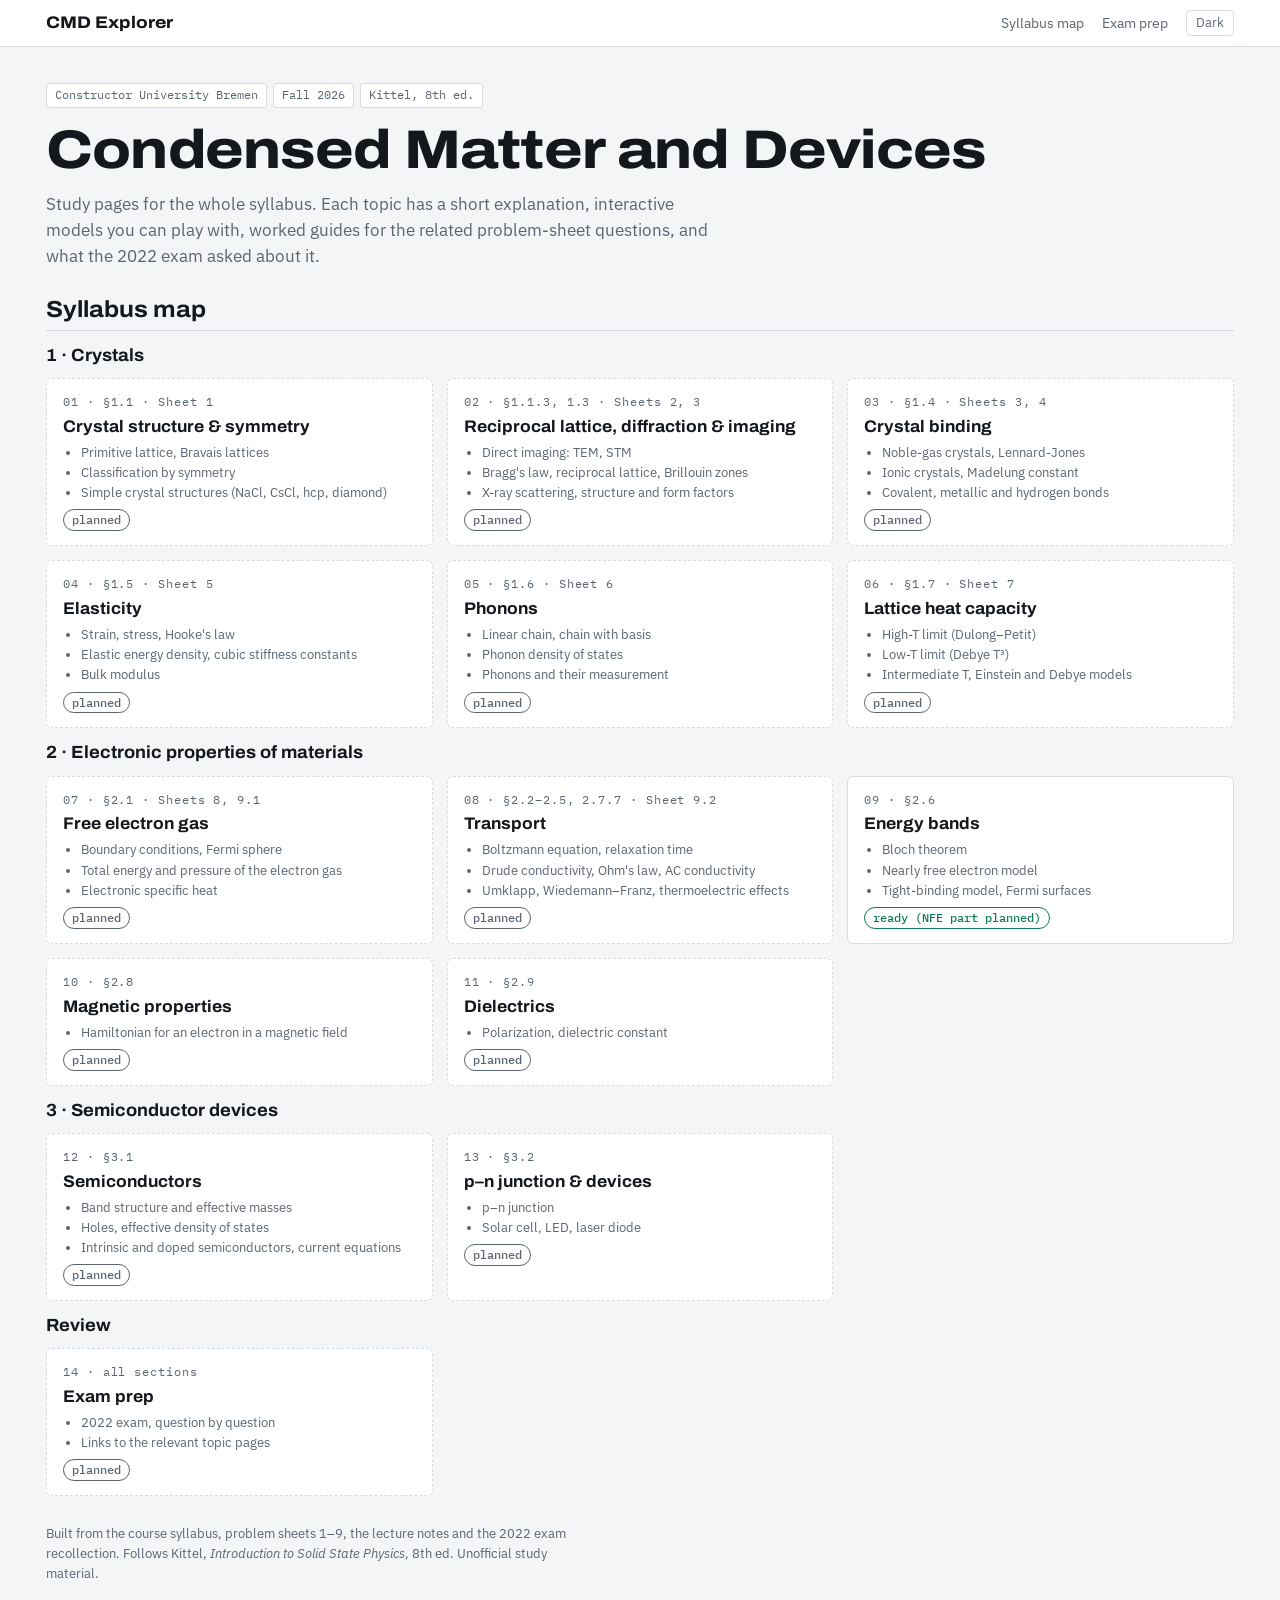
==== index.html @ 6ff5d00c "Scaffold CMD Explorer: shared assets, template, index, bands page - assets/site.css and assets/commo" ====
<!doctype html>
<html lang="en">
<head>
<meta charset="utf-8">
<meta name="viewport" content="width=device-width, initial-scale=1, viewport-fit=cover">
<title>CMD Explorer</title>
<link rel="preconnect" href="https://fonts.googleapis.com">
<link rel="stylesheet" href="https://fonts.googleapis.com/css2?family=Archivo:wdth,wght@62..125,500..800&family=IBM+Plex+Mono:wght@400;500&family=IBM+Plex+Sans:wght@400;500;600&display=swap">
<link rel="stylesheet" href="assets/site.css">
<script defer src="assets/common.js"></script>
</head>
<body>
<nav class="site-nav" aria-label="Site"><div class="in">
  <a class="brand" href="index.html" aria-current="page">CMD Explorer</a>
  <a href="#map">Syllabus map</a>
  <a href="pages/14-exam-prep.html">Exam prep</a>
  <button class="theme" type="button" data-theme-toggle>Dark</button>
</div></nav>

<main class="wrap">
<header class="page-head">
  <div class="meta"><span>Constructor University Bremen</span><span>Fall 2026</span><span>Kittel, 8th ed.</span></div>
  <h1>Condensed Matter and Devices</h1>
  <p class="lead">Study pages for the whole syllabus. Each topic has a short explanation, interactive models you can play with, worked guides for the related problem-sheet questions, and what the 2022 exam asked about it.</p>
</header>

<!-- PAGE AGENTS: when your page is done, turn its card from <div class="topic planned"> into
     <a class="topic" href="pages/NN-slug.html"> and change its pill to <span class="pill built">ready</span>. Edit only your own card. -->
<section class="block" id="map">
  <h2>Syllabus map</h2>

  <div class="part">
    <h3>1 · Crystals</h3>
    <div class="cards">
      <div class="topic planned" id="t01"><span class="num">01 · §1.1 · Sheet 1</span><h3>Crystal structure &amp; symmetry</h3>
        <ul><li>Primitive lattice, Bravais lattices</li><li>Classification by symmetry</li><li>Simple crystal structures (NaCl, CsCl, hcp, diamond)</li></ul><span class="pill planned">planned</span></div>
      <div class="topic planned" id="t02"><span class="num">02 · §1.1.3, 1.3 · Sheets 2, 3</span><h3>Reciprocal lattice, diffraction &amp; imaging</h3>
        <ul><li>Direct imaging: TEM, STM</li><li>Bragg's law, reciprocal lattice, Brillouin zones</li><li>X-ray scattering, structure and form factors</li></ul><span class="pill planned">planned</span></div>
      <div class="topic planned" id="t03"><span class="num">03 · §1.4 · Sheets 3, 4</span><h3>Crystal binding</h3>
        <ul><li>Noble-gas crystals, Lennard-Jones</li><li>Ionic crystals, Madelung constant</li><li>Covalent, metallic and hydrogen bonds</li></ul><span class="pill planned">planned</span></div>
      <div class="topic planned" id="t04"><span class="num">04 · §1.5 · Sheet 5</span><h3>Elasticity</h3>
        <ul><li>Strain, stress, Hooke's law</li><li>Elastic energy density, cubic stiffness constants</li><li>Bulk modulus</li></ul><span class="pill planned">planned</span></div>
      <div class="topic planned" id="t05"><span class="num">05 · §1.6 · Sheet 6</span><h3>Phonons</h3>
        <ul><li>Linear chain, chain with basis</li><li>Phonon density of states</li><li>Phonons and their measurement</li></ul><span class="pill planned">planned</span></div>
      <div class="topic planned" id="t06"><span class="num">06 · §1.7 · Sheet 7</span><h3>Lattice heat capacity</h3>
        <ul><li>High-T limit (Dulong–Petit)</li><li>Low-T limit (Debye T³)</li><li>Intermediate T, Einstein and Debye models</li></ul><span class="pill planned">planned</span></div>
    </div>
  </div>

  <div class="part">
    <h3>2 · Electronic properties of materials</h3>
    <div class="cards">
      <div class="topic planned" id="t07"><span class="num">07 · §2.1 · Sheets 8, 9.1</span><h3>Free electron gas</h3>
        <ul><li>Boundary conditions, Fermi sphere</li><li>Total energy and pressure of the electron gas</li><li>Electronic specific heat</li></ul><span class="pill planned">planned</span></div>
      <div class="topic planned" id="t08"><span class="num">08 · §2.2–2.5, 2.7.7 · Sheet 9.2</span><h3>Transport</h3>
        <ul><li>Boltzmann equation, relaxation time</li><li>Drude conductivity, Ohm's law, AC conductivity</li><li>Umklapp, Wiedemann–Franz, thermoelectric effects</li></ul><span class="pill planned">planned</span></div>
      <a class="topic" id="t09" href="pages/09-bands.html"><span class="num">09 · §2.6</span><h3>Energy bands</h3>
        <ul><li>Bloch theorem</li><li>Nearly free electron model</li><li>Tight-binding model, Fermi surfaces</li></ul><span class="pill built">ready (NFE part planned)</span></a>
      <div class="topic planned" id="t10"><span class="num">10 · §2.8</span><h3>Magnetic properties</h3>
        <ul><li>Hamiltonian for an electron in a magnetic field</li></ul><span class="pill planned">planned</span></div>
      <div class="topic planned" id="t11"><span class="num">11 · §2.9</span><h3>Dielectrics</h3>
        <ul><li>Polarization, dielectric constant</li></ul><span class="pill planned">planned</span></div>
    </div>
  </div>

  <div class="part">
    <h3>3 · Semiconductor devices</h3>
    <div class="cards">
      <div class="topic planned" id="t12"><span class="num">12 · §3.1</span><h3>Semiconductors</h3>
        <ul><li>Band structure and effective masses</li><li>Holes, effective density of states</li><li>Intrinsic and doped semiconductors, current equations</li></ul><span class="pill planned">planned</span></div>
      <div class="topic planned" id="t13"><span class="num">13 · §3.2</span><h3>p–n junction &amp; devices</h3>
        <ul><li>p–n junction</li><li>Solar cell, LED, laser diode</li></ul><span class="pill planned">planned</span></div>
    </div>
  </div>

  <div class="part">
    <h3>Review</h3>
    <div class="cards">
      <div class="topic planned" id="t14"><span class="num">14 · all sections</span><h3>Exam prep</h3>
        <ul><li>2022 exam, question by question</li><li>Links to the relevant topic pages</li></ul><span class="pill planned">planned</span></div>
    </div>
  </div>
</section>

<section class="notes">
  <p>Built from the course syllabus, problem sheets 1–9, the lecture notes and the 2022 exam recollection. Follows Kittel, <i>Introduction to Solid State Physics</i>, 8th ed. Unofficial study material.</p>
</section>
</main>
</body>
</html>
---- assets/site.css ----
/* CMD Explorer — shared design system.
   Tokens and bench components are taken unchanged from the original bands.html.
   Page agents: use these tokens and classes only; do not add colors or fonts. */

/* ---------- tokens ---------- */
:root {
  --bg: #f3f5f7; --panel: #ffffff; --fg: #14181d; --muted: #5a6572; --line: #d6dce2;
  --occ: #b4531d; --emp: #2c6a94; --ef: #0d7c57; --accent: #2c6a94;
  --s0: #1d3550; --s1: #3f6688; --s2: #7f9db6; --s3: #bccbd8; --s4: #eef2f5;
  --display: "Archivo", "Arial Narrow", system-ui, sans-serif;
  --body: "IBM Plex Sans", system-ui, -apple-system, "Segoe UI", sans-serif;
  --mono: "IBM Plex Mono", ui-monospace, "Cascadia Mono", Consolas, monospace;
  color-scheme: light;
}
@media (prefers-color-scheme: dark) { :root:not([data-theme="light"]) {
  --bg: #0e1115; --panel: #151a20; --fg: #e4e8ec; --muted: #95a1ad; --line: #29313a;
  --occ: #e48b52; --emp: #6aa5d0; --ef: #45cf98; --accent: #6aa5d0;
  --s0: #0f1c2b; --s1: #1f3a56; --s2: #3a5f82; --s3: #7097b8; --s4: #b9cfe0; color-scheme: dark; } }
:root[data-theme="dark"] {
  --bg: #0e1115; --panel: #151a20; --fg: #e4e8ec; --muted: #95a1ad; --line: #29313a;
  --occ: #e48b52; --emp: #6aa5d0; --ef: #45cf98; --accent: #6aa5d0;
  --s0: #0f1c2b; --s1: #1f3a56; --s2: #3a5f82; --s3: #7097b8; --s4: #b9cfe0; color-scheme: dark; }

/* ---------- base ---------- */
*, *::before, *::after { box-sizing: border-box; }
html { -webkit-text-size-adjust: 100%; }
body { margin: 0; background: var(--bg); color: var(--fg); font-family: var(--body); font-size: 15px; line-height: 1.55; overflow-wrap: break-word; }
a { color: var(--accent); }
.wrap { max-width: 1220px; margin: 0 auto; padding-left: max(16px, env(safe-area-inset-left, 0px)); padding-right: max(16px, env(safe-area-inset-right, 0px)); padding-block: 36px 72px; display: flex; flex-direction: column; gap: 28px; }
h1, h2, h3 { font-family: var(--display); text-wrap: balance; margin: 0; }
h1 { font-size: clamp(2.1rem, 5.5vw, 3.4rem); font-weight: 780; font-stretch: 115%; letter-spacing: -0.015em; line-height: 1.02; }
h2 { font-size: 1.45rem; font-weight: 700; font-stretch: 108%; line-height: 1.15; }
h3 { font-size: 1.1rem; font-weight: 700; font-stretch: 104%; line-height: 1.2; }
p { margin: 0; max-width: 68ch; }
header { display: flex; flex-direction: column; gap: 14px; }
.lead { color: var(--muted); font-size: 1.05rem; }
.chain { list-style: none; padding: 0; margin: 4px 0 0; display: flex; flex-wrap: wrap; gap: 6px 4px; font-family: var(--mono); font-size: 12.5px; }
.chain li { display: flex; align-items: center; gap: 4px; }
.chain li:not(:last-child)::after { content: "→"; color: var(--muted); padding-left: 4px; }
.chain a { color: var(--fg); text-decoration: none; border: 1px solid var(--line); background: var(--panel); padding: 3px 9px; border-radius: 3px; }
.chain a:hover, .chain a:focus-visible { border-color: var(--accent); outline: none; }

/* ---------- site nav + page header ---------- */
.site-nav { border-bottom: 1px solid var(--line); background: var(--panel); }
.site-nav .in { max-width: 1220px; margin: 0 auto; padding: 10px max(16px, env(safe-area-inset-left, 0px)); display: flex; flex-wrap: wrap; align-items: center; gap: 6px 18px; font-size: 13.5px; }
.site-nav .brand { font-family: var(--display); font-weight: 750; font-stretch: 112%; font-size: 1.05rem; color: var(--fg); text-decoration: none; margin-right: auto; }
.site-nav a { color: var(--muted); text-decoration: none; }
.site-nav a:hover, .site-nav a:focus-visible, .site-nav a[aria-current] { color: var(--fg); }
.site-nav .theme { font: inherit; font-size: 12.5px; color: var(--muted); background: none; border: 1px solid var(--line); border-radius: 4px; padding: 2px 9px; cursor: pointer; }
.site-nav .theme:hover { color: var(--fg); border-color: var(--accent); }
.page-head .meta { display: flex; flex-wrap: wrap; gap: 6px; }
.page-head .meta span { font-family: var(--mono); font-size: 12px; color: var(--muted); border: 1px solid var(--line); background: var(--panel); border-radius: 3px; padding: 2px 8px; }

/* ---------- prose sections (overview, concepts, guides, exam, sources) ---------- */
.block { display: flex; flex-direction: column; gap: 14px; }
.block > h2 { padding-bottom: 6px; border-bottom: 1px solid var(--line); }
.cards { display: grid; grid-template-columns: repeat(auto-fill, minmax(min(100%, 340px), 1fr)); gap: 14px; }
.card { background: var(--panel); border: 1px solid var(--line); border-radius: 6px; padding: 16px 18px; display: flex; flex-direction: column; gap: 8px; min-width: 0; }
.card p, .card li { font-size: 14px; }
.card ul, .card ol { margin: 0; padding-left: 20px; display: flex; flex-direction: column; gap: 4px; }
.katex-display { overflow-x: auto; overflow-y: hidden; padding: 2px 0; margin: 6px 0; }
.katex { font-size: 1.05em; }
.hw { background: var(--panel); border: 1px solid var(--line); border-radius: 6px; padding: 18px; display: flex; flex-direction: column; gap: 10px; min-width: 0; }
.hw .tag { font-family: var(--mono); font-size: 11.5px; letter-spacing: 0.08em; text-transform: uppercase; color: var(--muted); }
.hw .ask { color: var(--muted); font-size: 14px; }
.hw h4 { font-family: var(--mono); font-size: 11.5px; letter-spacing: 0.08em; text-transform: uppercase; color: var(--muted); font-weight: 500; margin: 4px 0 0; }
.hw ol, .hw ul { margin: 0; padding-left: 20px; display: flex; flex-direction: column; gap: 6px; font-size: 14px; }
.hw details { border-top: 1px solid var(--line); padding-top: 8px; }
.hw summary { cursor: pointer; font-size: 13.5px; font-weight: 600; color: var(--accent); }
.hw details[open] summary { margin-bottom: 8px; }
.result { border-left: 3px solid var(--ef); padding: 6px 12px; background: var(--bg); font-size: 14px; }
.check { border-left: 3px solid var(--emp); padding: 6px 12px; background: var(--bg); font-size: 13.5px; color: var(--muted); }
.assume { border-left: 3px solid var(--occ); padding: 6px 12px; background: var(--bg); font-size: 13.5px; }
.sources ul { margin: 0; padding-left: 20px; font-size: 13.5px; color: var(--muted); display: flex; flex-direction: column; gap: 4px; }

/* ---------- bench (interactive model) ---------- */
.bench { background: var(--panel); border: 1px solid var(--line); border-radius: 6px; padding: 22px; display: grid; grid-template-columns: minmax(240px, 300px) minmax(0, 1fr); gap: 26px; }
.rail { display: flex; flex-direction: column; gap: 16px; min-width: 0; }
.eyebrow { font-family: var(--mono); font-size: 11.5px; letter-spacing: 0.08em; text-transform: uppercase; color: var(--muted); }
.rail p { font-size: 14px; }
.ctls { display: flex; flex-direction: column; gap: 12px; }
.ctl label { display: flex; justify-content: space-between; gap: 8px; font-size: 13.5px; font-weight: 500; }
.ctl output { font-family: var(--mono); font-variant-numeric: tabular-nums; font-weight: 400; color: var(--fg); }
input[type=range] { width: 100%; margin: 4px 0 0; accent-color: var(--accent); }
input[type=range]:focus-visible { outline: 2px solid var(--accent); outline-offset: 3px; }
.state { display: flex; flex-direction: column; gap: 6px; }
.pill { align-self: flex-start; font-family: var(--mono); font-size: 12.5px; font-weight: 500; padding: 3px 10px; border-radius: 99px; border: 1px solid currentColor; }
.pill.metal { color: var(--occ); } .pill.semi { color: var(--ef); } .pill.ins { color: var(--emp); } .pill.atom { color: var(--muted); }
dl.readout { display: grid; grid-template-columns: 1fr auto; gap: 3px 12px; margin: 0; font-size: 13px; border-top: 1px solid var(--line); padding-top: 10px; }
dl.readout dt { color: var(--muted); }
dl.readout dd { margin: 0; font-family: var(--mono); font-variant-numeric: tabular-nums; text-align: right; }
.try { font-size: 13px; color: var(--muted); }
.try strong { color: var(--fg); font-weight: 600; }
.try ul { margin: 4px 0 0; padding-left: 18px; display: flex; flex-direction: column; gap: 4px; }

.plots { display: grid; grid-template-columns: repeat(2, minmax(0, 1fr)); gap: 14px 18px; min-width: 0; align-content: start; }
.plots.wide-left { grid-template-columns: minmax(0, 2fr) minmax(0, 1fr); }
.plots.one { grid-template-columns: minmax(0, 1fr); }
.span2 { grid-column: 1 / -1; }
figure { margin: 0; min-width: 0; display: flex; flex-direction: column; gap: 4px; }
.plot { height: 320px; width: 100%; }
.plot.tall { height: 420px; }
.plot.short { height: 240px; }
figcaption { font-size: 12.5px; color: var(--muted); }
figcaption b { color: var(--fg); font-weight: 600; }
.keys { display: flex; flex-wrap: wrap; gap: 4px 14px; font-size: 12px; color: var(--muted); }
.sw { display: inline-block; width: 14px; height: 3px; vertical-align: middle; margin-right: 5px; border-radius: 1px; }
.sw.dot { width: 9px; height: 9px; border-radius: 50%; }
.notes { font-size: 13px; color: var(--muted); display: flex; flex-direction: column; gap: 6px; }
.notes h2 { font-size: 1.05rem; color: var(--fg); }
.err { color: var(--occ); font-family: var(--mono); font-size: 13px; }
.idea { background: var(--bg); border: 1px solid var(--line); border-radius: 4px; padding: 10px 12px; font-size: 13.5px; display: flex; flex-direction: column; gap: 6px; }
.idea strong { font-weight: 600; }
.btns { display: flex; gap: 8px; align-items: center; flex-wrap: wrap; font-size: 13px; color: var(--muted); }
.btn { font: inherit; font-size: 13px; font-weight: 500; color: var(--fg); background: var(--panel); border: 1px solid var(--line); border-radius: 4px; padding: 5px 12px; cursor: pointer; }
.btn:hover { border-color: var(--accent); }
.btn:focus-visible, .seg input:focus-visible + span { outline: 2px solid var(--accent); outline-offset: 2px; }
.tnum { font-family: var(--mono); font-variant-numeric: tabular-nums; }
.seg { border: 0; padding: 0; margin: 0; display: flex; flex-direction: column; gap: 6px; min-width: 0; }
.seg legend { font-size: 13.5px; font-weight: 500; padding: 0; margin-bottom: 6px; }
.seg .opts { display: flex; flex-wrap: wrap; gap: 0; border: 1px solid var(--line); border-radius: 4px; overflow: hidden; }
.seg label { flex: 1 1 auto; cursor: pointer; }
.seg input { position: absolute; opacity: 0; pointer-events: none; }
.seg span { display: block; text-align: center; padding: 6px 8px; font-size: 13px; border-right: 1px solid var(--line); }
.seg label:last-child span { border-right: 0; }
.seg input:checked + span { background: var(--accent); color: var(--panel); font-weight: 600; }
.dict { overflow-x: auto; }
.dict table { width: 100%; border-collapse: collapse; font-size: 13px; }
.dict th { text-align: left; font-weight: 600; color: var(--muted); font-size: 11.5px; letter-spacing: 0.06em; text-transform: uppercase; padding: 0 8px 6px 0; border-bottom: 1px solid var(--line); }
.dict td { padding: 6px 8px 6px 0; border-bottom: 1px solid var(--line); vertical-align: top; }
.dict td:first-child { font-family: var(--mono); white-space: nowrap; }
.dict td:last-child { font-family: var(--mono); font-variant-numeric: tabular-nums; color: var(--fg); }
.cvwrap canvas { display: block; width: 100%; height: 480px; }
.meter { height: 6px; border-radius: 3px; background: var(--line); overflow: hidden; }
.meter i { display: block; height: 100%; width: 0; background: var(--occ); transition: width 0.25s; }
.chk { display: flex; align-items: center; gap: 8px; font-size: 13.5px; font-weight: 500; cursor: pointer; }
.chk input { accent-color: var(--accent); width: 16px; height: 16px; }
.note { font-size: 12.5px; color: var(--muted); margin: 0; }

/* ---------- index: syllabus map ---------- */
.part { display: flex; flex-direction: column; gap: 12px; }
.topic { background: var(--panel); border: 1px solid var(--line); border-radius: 6px; padding: 14px 16px; display: flex; flex-direction: column; gap: 6px; color: var(--fg); text-decoration: none; min-width: 0; }
a.topic:hover, a.topic:focus-visible { border-color: var(--accent); outline: none; }
.topic .num { font-family: var(--mono); font-size: 11.5px; letter-spacing: 0.08em; color: var(--muted); }
.topic h3 { font-size: 1.05rem; }
.topic ul { margin: 0; padding-left: 18px; font-size: 13px; color: var(--muted); }
.topic .pill { font-size: 11.5px; padding: 1px 8px; }
.topic .pill.built { color: var(--ef); }
.topic .pill.planned { color: var(--muted); }
.topic.planned { border-style: dashed; }

@media (prefers-reduced-motion: reduce) { .meter i { transition: none; } }
@media (max-width: 900px) { .bench { grid-template-columns: 1fr; } }
@media (max-width: 640px) {
  .plots, .plots.wide-left { grid-template-columns: 1fr; }
  .bench { padding: 16px; } .plot.tall { height: 360px; } .cvwrap canvas { height: 420px; }
  .hw, .card { padding: 14px; }
}
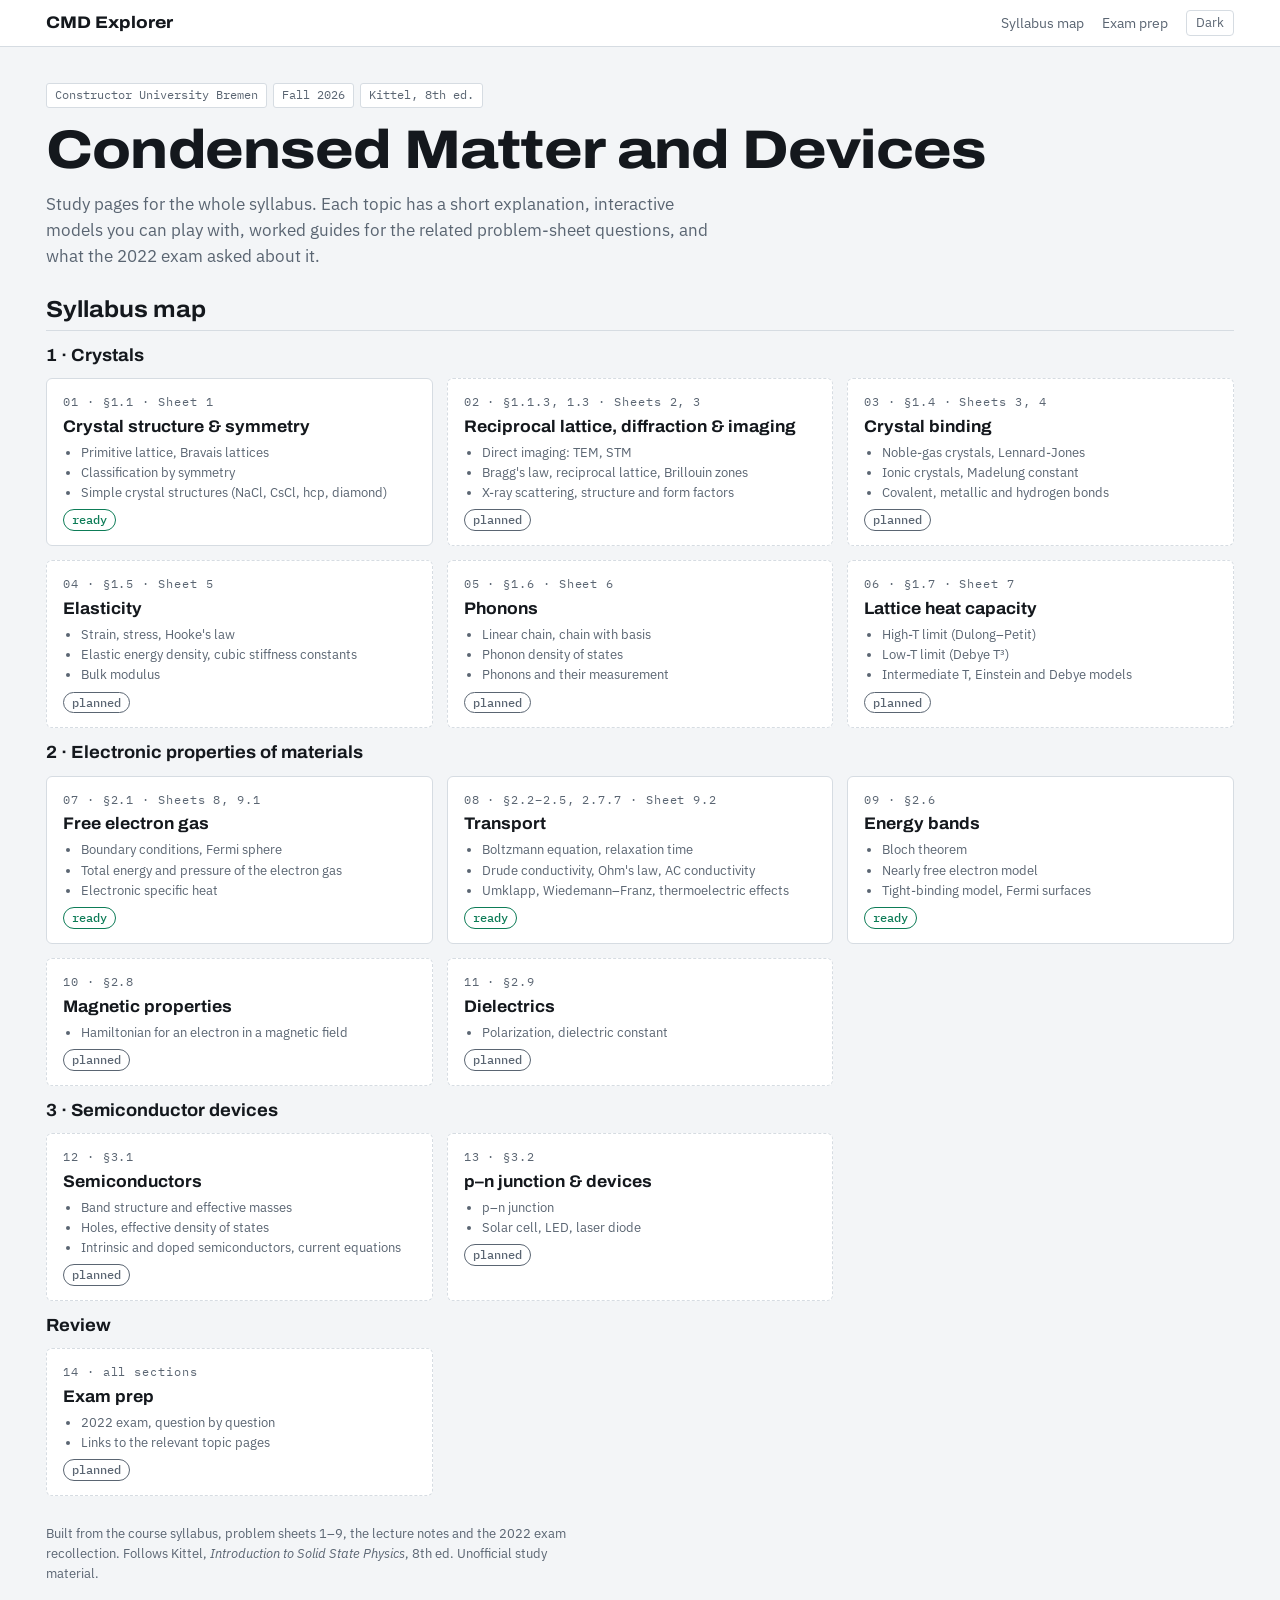
==== commit 809fd526: "Add pages 01, 07, 08 and extend 09; models labelled by topic number Co-Authored-By: Claude Opus 5.5 " ====
--- a/index.html
+++ b/index.html
@@ -24,16 +24,15 @@
   <p class="lead">Study pages for the whole syllabus. Each topic has a short explanation, interactive models you can play with, worked guides for the related problem-sheet questions, and what the 2022 exam asked about it.</p>
 </header>
 
-<!-- PAGE AGENTS: when your page is done, turn its card from <div class="topic planned"> into
-     <a class="topic" href="pages/NN-slug.html"> and change its pill to <span class="pill built">ready</span>. Edit only your own card. -->
+<!-- Cards are switched to ready by the coordinator after review. -->
 <section class="block" id="map">
   <h2>Syllabus map</h2>
 
   <div class="part">
     <h3>1 · Crystals</h3>
     <div class="cards">
-      <div class="topic planned" id="t01"><span class="num">01 · §1.1 · Sheet 1</span><h3>Crystal structure &amp; symmetry</h3>
-        <ul><li>Primitive lattice, Bravais lattices</li><li>Classification by symmetry</li><li>Simple crystal structures (NaCl, CsCl, hcp, diamond)</li></ul><span class="pill planned">planned</span></div>
+      <a class="topic" id="t01" href="pages/01-crystal-structure.html"><span class="num">01 · §1.1 · Sheet 1</span><h3>Crystal structure &amp; symmetry</h3>
+        <ul><li>Primitive lattice, Bravais lattices</li><li>Classification by symmetry</li><li>Simple crystal structures (NaCl, CsCl, hcp, diamond)</li></ul><span class="pill built">ready</span></a>
       <div class="topic planned" id="t02"><span class="num">02 · §1.1.3, 1.3 · Sheets 2, 3</span><h3>Reciprocal lattice, diffraction &amp; imaging</h3>
         <ul><li>Direct imaging: TEM, STM</li><li>Bragg's law, reciprocal lattice, Brillouin zones</li><li>X-ray scattering, structure and form factors</li></ul><span class="pill planned">planned</span></div>
       <div class="topic planned" id="t03"><span class="num">03 · §1.4 · Sheets 3, 4</span><h3>Crystal binding</h3>
@@ -50,12 +49,12 @@
   <div class="part">
     <h3>2 · Electronic properties of materials</h3>
     <div class="cards">
-      <div class="topic planned" id="t07"><span class="num">07 · §2.1 · Sheets 8, 9.1</span><h3>Free electron gas</h3>
-        <ul><li>Boundary conditions, Fermi sphere</li><li>Total energy and pressure of the electron gas</li><li>Electronic specific heat</li></ul><span class="pill planned">planned</span></div>
-      <div class="topic planned" id="t08"><span class="num">08 · §2.2–2.5, 2.7.7 · Sheet 9.2</span><h3>Transport</h3>
-        <ul><li>Boltzmann equation, relaxation time</li><li>Drude conductivity, Ohm's law, AC conductivity</li><li>Umklapp, Wiedemann–Franz, thermoelectric effects</li></ul><span class="pill planned">planned</span></div>
+      <a class="topic" id="t07" href="pages/07-free-electron-gas.html"><span class="num">07 · §2.1 · Sheets 8, 9.1</span><h3>Free electron gas</h3>
+        <ul><li>Boundary conditions, Fermi sphere</li><li>Total energy and pressure of the electron gas</li><li>Electronic specific heat</li></ul><span class="pill built">ready</span></a>
+      <a class="topic" id="t08" href="pages/08-transport.html"><span class="num">08 · §2.2–2.5, 2.7.7 · Sheet 9.2</span><h3>Transport</h3>
+        <ul><li>Boltzmann equation, relaxation time</li><li>Drude conductivity, Ohm's law, AC conductivity</li><li>Umklapp, Wiedemann–Franz, thermoelectric effects</li></ul><span class="pill built">ready</span></a>
       <a class="topic" id="t09" href="pages/09-bands.html"><span class="num">09 · §2.6</span><h3>Energy bands</h3>
-        <ul><li>Bloch theorem</li><li>Nearly free electron model</li><li>Tight-binding model, Fermi surfaces</li></ul><span class="pill built">ready (NFE part planned)</span></a>
+        <ul><li>Bloch theorem</li><li>Nearly free electron model</li><li>Tight-binding model, Fermi surfaces</li></ul><span class="pill built">ready</span></a>
       <div class="topic planned" id="t10"><span class="num">10 · §2.8</span><h3>Magnetic properties</h3>
         <ul><li>Hamiltonian for an electron in a magnetic field</li></ul><span class="pill planned">planned</span></div>
       <div class="topic planned" id="t11"><span class="num">11 · §2.9</span><h3>Dielectrics</h3>
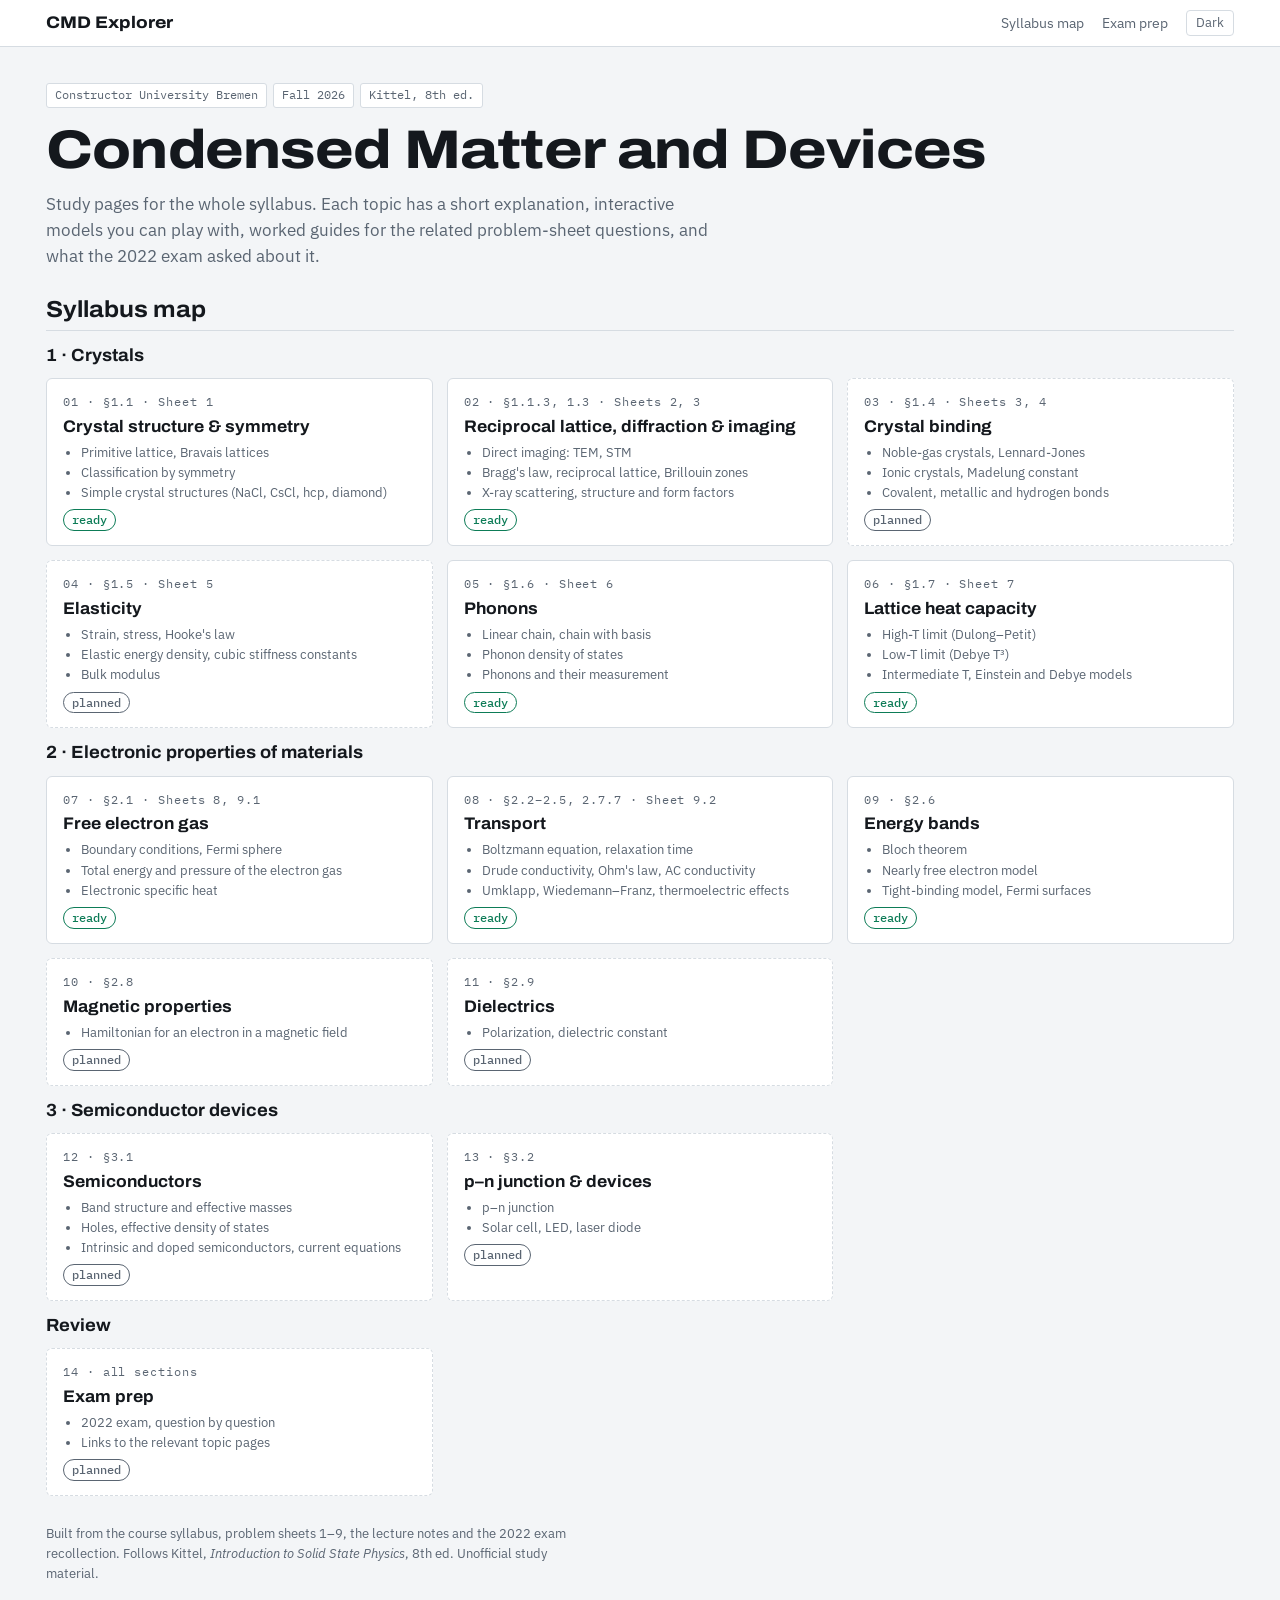
==== commit a67d84b9: "Add pages 02, 05, 06 (reviewed) Co-Authored-By: Claude Opus 5.5 <noreply@anthropic.com>" ====
--- a/index.html
+++ b/index.html
@@ -33,16 +33,16 @@
     <div class="cards">
       <a class="topic" id="t01" href="pages/01-crystal-structure.html"><span class="num">01 · §1.1 · Sheet 1</span><h3>Crystal structure &amp; symmetry</h3>
         <ul><li>Primitive lattice, Bravais lattices</li><li>Classification by symmetry</li><li>Simple crystal structures (NaCl, CsCl, hcp, diamond)</li></ul><span class="pill built">ready</span></a>
-      <div class="topic planned" id="t02"><span class="num">02 · §1.1.3, 1.3 · Sheets 2, 3</span><h3>Reciprocal lattice, diffraction &amp; imaging</h3>
-        <ul><li>Direct imaging: TEM, STM</li><li>Bragg's law, reciprocal lattice, Brillouin zones</li><li>X-ray scattering, structure and form factors</li></ul><span class="pill planned">planned</span></div>
+      <a class="topic" id="t02" href="pages/02-reciprocal-lattice.html"><span class="num">02 · §1.1.3, 1.3 · Sheets 2, 3</span><h3>Reciprocal lattice, diffraction &amp; imaging</h3>
+        <ul><li>Direct imaging: TEM, STM</li><li>Bragg's law, reciprocal lattice, Brillouin zones</li><li>X-ray scattering, structure and form factors</li></ul><span class="pill built">ready</span></a>
       <div class="topic planned" id="t03"><span class="num">03 · §1.4 · Sheets 3, 4</span><h3>Crystal binding</h3>
         <ul><li>Noble-gas crystals, Lennard-Jones</li><li>Ionic crystals, Madelung constant</li><li>Covalent, metallic and hydrogen bonds</li></ul><span class="pill planned">planned</span></div>
       <div class="topic planned" id="t04"><span class="num">04 · §1.5 · Sheet 5</span><h3>Elasticity</h3>
         <ul><li>Strain, stress, Hooke's law</li><li>Elastic energy density, cubic stiffness constants</li><li>Bulk modulus</li></ul><span class="pill planned">planned</span></div>
-      <div class="topic planned" id="t05"><span class="num">05 · §1.6 · Sheet 6</span><h3>Phonons</h3>
-        <ul><li>Linear chain, chain with basis</li><li>Phonon density of states</li><li>Phonons and their measurement</li></ul><span class="pill planned">planned</span></div>
-      <div class="topic planned" id="t06"><span class="num">06 · §1.7 · Sheet 7</span><h3>Lattice heat capacity</h3>
-        <ul><li>High-T limit (Dulong–Petit)</li><li>Low-T limit (Debye T³)</li><li>Intermediate T, Einstein and Debye models</li></ul><span class="pill planned">planned</span></div>
+      <a class="topic" id="t05" href="pages/05-phonons.html"><span class="num">05 · §1.6 · Sheet 6</span><h3>Phonons</h3>
+        <ul><li>Linear chain, chain with basis</li><li>Phonon density of states</li><li>Phonons and their measurement</li></ul><span class="pill built">ready</span></a>
+      <a class="topic" id="t06" href="pages/06-heat-capacity.html"><span class="num">06 · §1.7 · Sheet 7</span><h3>Lattice heat capacity</h3>
+        <ul><li>High-T limit (Dulong–Petit)</li><li>Low-T limit (Debye T³)</li><li>Intermediate T, Einstein and Debye models</li></ul><span class="pill built">ready</span></a>
     </div>
   </div>
 
--- a/assets/site.css
+++ b/assets/site.css
@@ -10,16 +10,31 @@
   --display: "Archivo", "Arial Narrow", system-ui, sans-serif;
   --body: "IBM Plex Sans", system-ui, -apple-system, "Segoe UI", sans-serif;
   --mono: "IBM Plex Mono", ui-monospace, "Cascadia Mono", Consolas, monospace;
+  /* pedagogy: equation panels, usage tags (hue per use, kept apart from --accent), study blocks */
+  --eq-bg: #eef3f8; --eq-line: #d3dde7; --eq-edge: #7f9db6; --eq-key-bg: #e4edf6; --eq-key: #1d3550;
+  --t-exam: #b42318; --t-exam-bg: #fdeceb; --t-hw: #6941c6; --t-hw-bg: #f2edfc;
+  --t-deriv: #8a5a00; --t-deriv-bg: #fbf0d9; --t-lect: #52607a; --t-lect-bg: #eef0f4;
+  --b-take: #0b7350; --b-take-bg: #e8f5ef; --b-trap: #b93815; --b-trap-bg: #fdefe9; --b-check: #0b6e7a; --b-check-bg: #e6f4f6;
   color-scheme: light;
 }
 @media (prefers-color-scheme: dark) { :root:not([data-theme="light"]) {
   --bg: #0e1115; --panel: #151a20; --fg: #e4e8ec; --muted: #95a1ad; --line: #29313a;
   --occ: #e48b52; --emp: #6aa5d0; --ef: #45cf98; --accent: #6aa5d0;
-  --s0: #0f1c2b; --s1: #1f3a56; --s2: #3a5f82; --s3: #7097b8; --s4: #b9cfe0; color-scheme: dark; } }
+  --s0: #0f1c2b; --s1: #1f3a56; --s2: #3a5f82; --s3: #7097b8; --s4: #b9cfe0;
+  --eq-bg: #18212b; --eq-line: #2a3644; --eq-edge: #3a5f82; --eq-key-bg: #1b2836; --eq-key: #7097b8;
+  --t-exam: #ff8a80; --t-exam-bg: #3b1d1d; --t-hw: #bba6ff; --t-hw-bg: #2a2342;
+  --t-deriv: #eab54d; --t-deriv-bg: #33290f; --t-lect: #a8b3c7; --t-lect-bg: #1f2531;
+  --b-take: #45cf98; --b-take-bg: #12291f; --b-trap: #ff9466; --b-trap-bg: #33190f; --b-check: #5cc8d6; --b-check-bg: #10282c;
+  color-scheme: dark; } }
 :root[data-theme="dark"] {
   --bg: #0e1115; --panel: #151a20; --fg: #e4e8ec; --muted: #95a1ad; --line: #29313a;
   --occ: #e48b52; --emp: #6aa5d0; --ef: #45cf98; --accent: #6aa5d0;
-  --s0: #0f1c2b; --s1: #1f3a56; --s2: #3a5f82; --s3: #7097b8; --s4: #b9cfe0; color-scheme: dark; }
+  --s0: #0f1c2b; --s1: #1f3a56; --s2: #3a5f82; --s3: #7097b8; --s4: #b9cfe0;
+  --eq-bg: #18212b; --eq-line: #2a3644; --eq-edge: #3a5f82; --eq-key-bg: #1b2836; --eq-key: #7097b8;
+  --t-exam: #ff8a80; --t-exam-bg: #3b1d1d; --t-hw: #bba6ff; --t-hw-bg: #2a2342;
+  --t-deriv: #eab54d; --t-deriv-bg: #33290f; --t-lect: #a8b3c7; --t-lect-bg: #1f2531;
+  --b-take: #45cf98; --b-take-bg: #12291f; --b-trap: #ff9466; --b-trap-bg: #33190f; --b-check: #5cc8d6; --b-check-bg: #10282c;
+  color-scheme: dark; }
 
 /* ---------- base ---------- */
 *, *::before, *::after { box-sizing: border-box; }
@@ -72,6 +87,79 @@
 .check { border-left: 3px solid var(--emp); padding: 6px 12px; background: var(--bg); font-size: 13.5px; color: var(--muted); }
 .assume { border-left: 3px solid var(--occ); padding: 6px 12px; background: var(--bg); font-size: 13.5px; }
 .sources ul { margin: 0; padding-left: 20px; font-size: 13.5px; color: var(--muted); display: flex; flex-direction: column; gap: 4px; }
+
+/* ---------- pedagogy: equation panels, usage tags, reading order, study blocks (rules: CONVENTIONS.md "Pedagogy") ---------- */
+/* Display equation: <div class="eq [key]"><div class="eq-head"><span class="eq-label">…</span> tags…</div> $$…$$ <span class="eq-n">(1)</span></div>.
+   Head and number are optional; .eq.key needs a head (it carries the "Must know" badge). */
+.eq { display: grid; grid-template-columns: minmax(0, 1fr) auto; align-items: center; gap: 4px 12px; min-width: 0; max-width: 100%; margin: 4px 0;
+  background: var(--eq-bg); border: 1px solid var(--eq-line); border-left: 3px solid var(--eq-edge); border-radius: 0 5px 5px 0; padding: 8px 12px; }
+.eq-head { grid-column: 1 / -1; display: flex; flex-wrap: wrap; align-items: center; gap: 4px 6px; }
+.eq-label { font-size: 12.5px; font-weight: 600; color: var(--muted); }
+/* the rendered math (KaTeX HTML, or MathML where KaTeX's CSS is blocked) scrolls inside the panel */
+.eq > :not(.eq-head, .eq-n) { grid-column: 1; min-width: 0; overflow-x: auto; overflow-y: hidden; padding: 2px 0; }
+.eq .katex-display { margin: 0; padding: 2px 0; }
+.eq math[display="block"] { margin: 2px 0; font-family: "Cambria Math", "STIX Two Math", "Latin Modern Math", math; }
+.eq-n { grid-column: 2; font-family: var(--mono); font-size: 12px; color: var(--muted); font-variant-numeric: tabular-nums; }
+.eq.key { background: var(--eq-key-bg); border-color: var(--eq-key); border-left-width: 5px; padding: 10px 14px; }
+.eq.key .eq-label { color: var(--fg); }
+.eq.key .eq-head::before { content: "Must know"; font-family: var(--mono); font-size: 10.5px; font-weight: 500; letter-spacing: 0.08em; text-transform: uppercase;
+  color: var(--panel); background: var(--eq-key); border-radius: 3px; padding: 1px 6px; }
+
+/* Usage tags, placed where an equation/derivation is introduced. Scoped with :is() because .hw is also the guide container. */
+.tag:is(.hw, .exam, .deriv, .lect) { display: inline-flex; flex-direction: row; align-items: center; gap: 4px; min-width: 0; margin: 0; padding: 1px 8px;
+  border: 1px solid currentColor; border-radius: 99px; font-family: var(--mono); font-size: 11px; font-weight: 500; letter-spacing: 0.02em;
+  text-transform: none; line-height: 1.5; white-space: nowrap; vertical-align: middle; text-decoration: none; }
+.tag.exam { color: var(--t-exam); background: var(--t-exam-bg); font-weight: 600; }
+.tag.hw { color: var(--t-hw); background: var(--t-hw-bg); }
+.tag.deriv { color: var(--t-deriv); background: var(--t-deriv-bg); }
+.tag.lect { color: var(--t-lect); background: var(--t-lect-bg); border-style: dashed; }
+a.tag:hover, a.tag:focus-visible { text-decoration: underline; outline: none; }
+.tags { display: flex; flex-wrap: wrap; align-items: center; gap: 4px 6px; }
+
+/* Reading order: path box at the top, numbered cards, "Needs:" prerequisite line */
+.path { background: var(--panel); border: 1px solid var(--line); border-radius: 6px; padding: 16px 18px; display: flex; flex-direction: column; gap: 10px; min-width: 0; }
+.path > h2 { font-size: 1.2rem; }
+.path > p { font-size: 13.5px; color: var(--muted); }
+.path ol { list-style: none; margin: 0; padding: 0; counter-reset: step; display: flex; flex-direction: column; }
+.path li { counter-increment: step; display: grid; grid-template-columns: 24px minmax(0, 1fr) auto; align-items: start; gap: 1px 10px; padding: 6px 0; border-top: 1px solid var(--line); font-size: 14px; }
+.path li:first-child { border-top: 0; }
+.path li::before { content: counter(step); }
+.path li::before, .step { display: inline-grid; place-items: center; min-width: 22px; height: 22px; padding: 0 5px; border-radius: 99px;
+  background: var(--fg); color: var(--panel); font-family: var(--mono); font-size: 12px; font-weight: 500; line-height: 1; }
+.path li > a { font-weight: 600; color: var(--fg); padding-top: 1px; }
+.path li > a:hover, .path li > a:focus-visible { color: var(--accent); }
+.path .min { font-family: var(--mono); font-size: 12px; color: var(--muted); white-space: nowrap; padding-top: 2px; }
+.path .then { grid-column: 2 / -1; font-size: 12.5px; color: var(--muted); }
+.step { margin-right: 8px; vertical-align: 2px; }
+.needs { font-size: 12.5px; color: var(--muted); }
+.needs::before { content: "Needs: "; font-weight: 600; color: var(--fg); }
+
+/* Study blocks: .takeaway (ends every concept card), .trap (common mistake), details.check (self-test; plain .check above stays the sanity-check line) */
+.takeaway, .trap, details.check { max-width: none; border-radius: 0 4px 4px 0; padding: 7px 12px; font-size: 13.5px; color: var(--fg); }
+.takeaway { border-left: 3px solid var(--b-take); background: var(--b-take-bg); }
+.trap { border-left: 3px solid var(--b-trap); background: var(--b-trap-bg); }
+details.check { border-left: 3px solid var(--b-check); background: var(--b-check-bg); }
+.takeaway::before, .trap::before, details.check > summary::before { font-family: var(--mono); font-size: 10.5px; font-weight: 600; letter-spacing: 0.08em; text-transform: uppercase; margin-right: 8px; }
+.takeaway::before { content: "\2713  Takeaway"; color: var(--b-take); }
+.trap::before { content: "!  Trap"; color: var(--b-trap); }
+details.check > summary { cursor: pointer; font-weight: 600; list-style: none; }
+details.check > summary::-webkit-details-marker { display: none; }
+details.check > summary::before { content: "?  Check yourself"; color: var(--b-check); display: block; margin-bottom: 2px; }
+details.check > summary::after { content: " \00B7  show answer"; font-weight: 400; font-size: 12.5px; color: var(--b-check); white-space: nowrap; }
+details.check[open] > summary::after { content: " \00B7  hide"; }
+details.check[open] > summary { margin-bottom: 6px; }
+details.check > summary:focus-visible { outline: 2px solid var(--b-check); outline-offset: 2px; }
+
+/* Legend: explains the colours and tags, near the top of the page */
+.legend { display: flex; flex-wrap: wrap; align-items: center; gap: 6px 14px; font-size: 12.5px; color: var(--muted); border-top: 1px solid var(--line); padding-top: 10px; }
+.legend > b { color: var(--fg); font-weight: 600; flex-basis: 100%; }
+.legend > span { display: inline-flex; align-items: center; gap: 6px; }
+.legend i { display: inline-block; width: 18px; height: 13px; border-radius: 0 3px 3px 0; }
+.legend i.sw-eq { background: var(--eq-bg); border: 1px solid var(--eq-line); border-left: 3px solid var(--eq-edge); }
+.legend i.sw-key { background: var(--eq-key-bg); border: 1px solid var(--eq-key); border-left-width: 5px; }
+.legend i.sw-take { background: var(--b-take-bg); border-left: 3px solid var(--b-take); }
+.legend i.sw-trap { background: var(--b-trap-bg); border-left: 3px solid var(--b-trap); }
+.legend i.sw-check { background: var(--b-check-bg); border-left: 3px solid var(--b-check); }
 
 /* ---------- bench (interactive model) ---------- */
 .bench { background: var(--panel); border: 1px solid var(--line); border-radius: 6px; padding: 22px; display: grid; grid-template-columns: minmax(240px, 300px) minmax(0, 1fr); gap: 26px; }
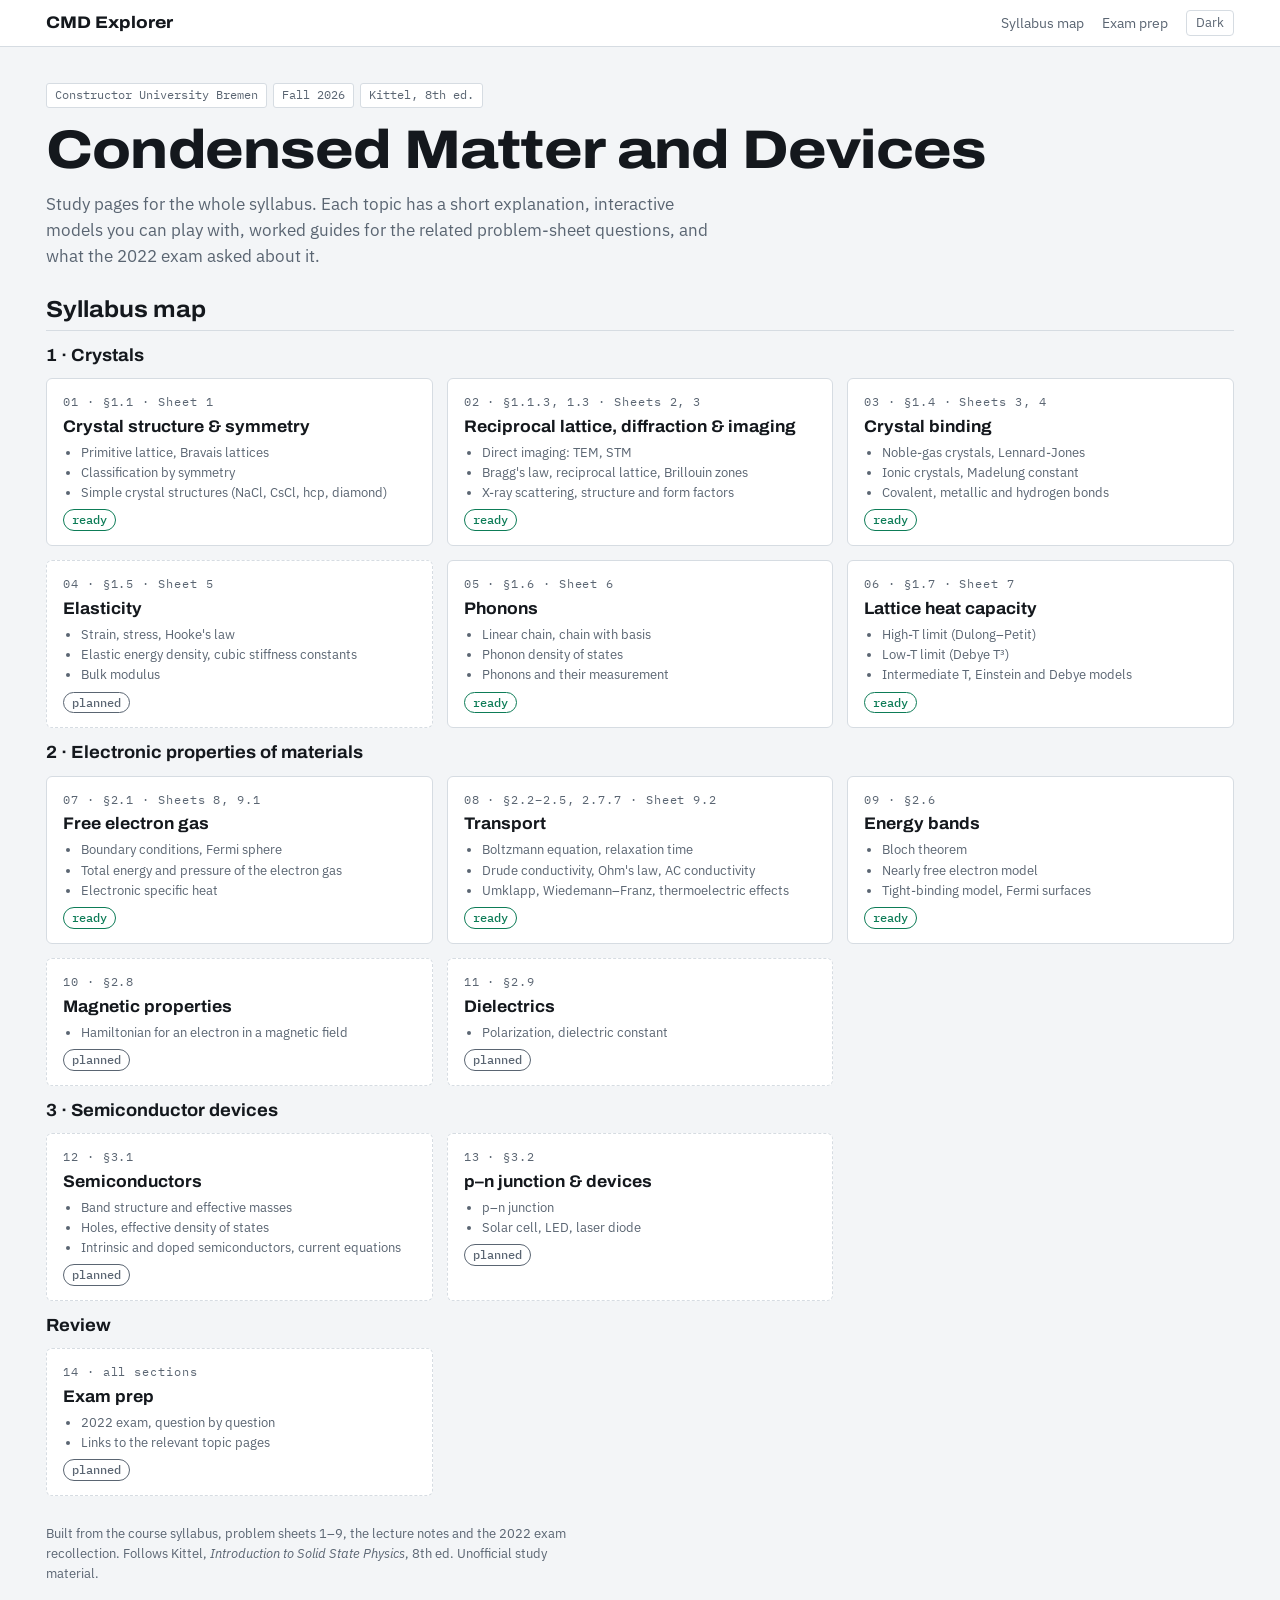
==== commit 5494f692: "Add page 03 (reviewed) and page 04 (physics reviewed, layout retrofit pending) Co-Authored-By: Claud" ====
--- a/index.html
+++ b/index.html
@@ -35,8 +35,8 @@
         <ul><li>Primitive lattice, Bravais lattices</li><li>Classification by symmetry</li><li>Simple crystal structures (NaCl, CsCl, hcp, diamond)</li></ul><span class="pill built">ready</span></a>
       <a class="topic" id="t02" href="pages/02-reciprocal-lattice.html"><span class="num">02 · §1.1.3, 1.3 · Sheets 2, 3</span><h3>Reciprocal lattice, diffraction &amp; imaging</h3>
         <ul><li>Direct imaging: TEM, STM</li><li>Bragg's law, reciprocal lattice, Brillouin zones</li><li>X-ray scattering, structure and form factors</li></ul><span class="pill built">ready</span></a>
-      <div class="topic planned" id="t03"><span class="num">03 · §1.4 · Sheets 3, 4</span><h3>Crystal binding</h3>
-        <ul><li>Noble-gas crystals, Lennard-Jones</li><li>Ionic crystals, Madelung constant</li><li>Covalent, metallic and hydrogen bonds</li></ul><span class="pill planned">planned</span></div>
+      <a class="topic" id="t03" href="pages/03-crystal-binding.html"><span class="num">03 · §1.4 · Sheets 3, 4</span><h3>Crystal binding</h3>
+        <ul><li>Noble-gas crystals, Lennard-Jones</li><li>Ionic crystals, Madelung constant</li><li>Covalent, metallic and hydrogen bonds</li></ul><span class="pill built">ready</span></a>
       <div class="topic planned" id="t04"><span class="num">04 · §1.5 · Sheet 5</span><h3>Elasticity</h3>
         <ul><li>Strain, stress, Hooke's law</li><li>Elastic energy density, cubic stiffness constants</li><li>Bulk modulus</li></ul><span class="pill planned">planned</span></div>
       <a class="topic" id="t05" href="pages/05-phonons.html"><span class="num">05 · §1.6 · Sheet 6</span><h3>Phonons</h3>
--- a/assets/site.css
+++ b/assets/site.css
@@ -14,7 +14,7 @@
   --eq-bg: #eef3f8; --eq-line: #d3dde7; --eq-edge: #7f9db6; --eq-key-bg: #e4edf6; --eq-key: #1d3550;
   --t-exam: #b42318; --t-exam-bg: #fdeceb; --t-hw: #6941c6; --t-hw-bg: #f2edfc;
   --t-deriv: #8a5a00; --t-deriv-bg: #fbf0d9; --t-lect: #52607a; --t-lect-bg: #eef0f4;
-  --b-take: #0b7350; --b-take-bg: #e8f5ef; --b-trap: #b93815; --b-trap-bg: #fdefe9; --b-check: #0b6e7a; --b-check-bg: #e6f4f6;
+  --b-take: #0b7350; --b-take-bg: #e8f5ef; --b-trap: #b93815; --b-trap-bg: #fdefe9; --b-check: #0b6e7a; --b-check-bg: #e6f4f6; --b-hook-bg: #fbf2ea;
   color-scheme: light;
 }
 @media (prefers-color-scheme: dark) { :root:not([data-theme="light"]) {
@@ -24,7 +24,7 @@
   --eq-bg: #18212b; --eq-line: #2a3644; --eq-edge: #3a5f82; --eq-key-bg: #1b2836; --eq-key: #7097b8;
   --t-exam: #ff8a80; --t-exam-bg: #3b1d1d; --t-hw: #bba6ff; --t-hw-bg: #2a2342;
   --t-deriv: #eab54d; --t-deriv-bg: #33290f; --t-lect: #a8b3c7; --t-lect-bg: #1f2531;
-  --b-take: #45cf98; --b-take-bg: #12291f; --b-trap: #ff9466; --b-trap-bg: #33190f; --b-check: #5cc8d6; --b-check-bg: #10282c;
+  --b-take: #45cf98; --b-take-bg: #12291f; --b-trap: #ff9466; --b-trap-bg: #33190f; --b-check: #5cc8d6; --b-check-bg: #10282c; --b-hook-bg: #241a13;
   color-scheme: dark; } }
 :root[data-theme="dark"] {
   --bg: #0e1115; --panel: #151a20; --fg: #e4e8ec; --muted: #95a1ad; --line: #29313a;
@@ -33,7 +33,7 @@
   --eq-bg: #18212b; --eq-line: #2a3644; --eq-edge: #3a5f82; --eq-key-bg: #1b2836; --eq-key: #7097b8;
   --t-exam: #ff8a80; --t-exam-bg: #3b1d1d; --t-hw: #bba6ff; --t-hw-bg: #2a2342;
   --t-deriv: #eab54d; --t-deriv-bg: #33290f; --t-lect: #a8b3c7; --t-lect-bg: #1f2531;
-  --b-take: #45cf98; --b-take-bg: #12291f; --b-trap: #ff9466; --b-trap-bg: #33190f; --b-check: #5cc8d6; --b-check-bg: #10282c;
+  --b-take: #45cf98; --b-take-bg: #12291f; --b-trap: #ff9466; --b-trap-bg: #33190f; --b-check: #5cc8d6; --b-check-bg: #10282c; --b-hook-bg: #241a13;
   color-scheme: dark; }
 
 /* ---------- base ---------- */
@@ -95,10 +95,15 @@
   background: var(--eq-bg); border: 1px solid var(--eq-line); border-left: 3px solid var(--eq-edge); border-radius: 0 5px 5px 0; padding: 8px 12px; }
 .eq-head { grid-column: 1 / -1; display: flex; flex-wrap: wrap; align-items: center; gap: 4px 6px; }
 .eq-label { font-size: 12.5px; font-weight: 600; color: var(--muted); }
-/* the rendered math (KaTeX HTML, or MathML where KaTeX's CSS is blocked) scrolls inside the panel */
-.eq > :not(.eq-head, .eq-n) { grid-column: 1; min-width: 0; overflow-x: auto; overflow-y: hidden; padding: 2px 0; }
-.eq .katex-display { margin: 0; padding: 2px 0; }
-.eq math[display="block"] { margin: 2px 0; font-family: "Cambria Math", "STIX Two Math", "Latin Modern Math", math; }
+/* The rendered math (KaTeX HTML, or MathML where KaTeX's CSS is blocked) never scrolls. Write long equations as
+   aligned lines that fit at 360 px; CM.fitEq() shrinks any leftover overflow, to no less than 85 %. */
+.eq > :not(.eq-head, .eq-n) { grid-column: 1; min-width: 0; overflow: visible; padding: 2px 0; }
+.eq .katex-display { margin: 0; padding: 4px 0; font-size: 1.3em; overflow: visible; }
+.eq.key .katex-display { font-size: 1.45em; }
+.eq math[display="block"] { margin: 4px 0; font-size: 1.45em; font-family: "Cambria Math", "STIX Two Math", "Latin Modern Math", math; }
+/* MathML fallback: Chrome ignores mathvariant="bold", which would turn vectors such as \mathbf k into plain italic k */
+math [mathvariant="bold"] { font-weight: 700; font-style: normal; text-transform: none; }
+math [mathvariant="bold-italic"] { font-weight: 700; font-style: italic; text-transform: none; }
 .eq-n { grid-column: 2; font-family: var(--mono); font-size: 12px; color: var(--muted); font-variant-numeric: tabular-nums; }
 .eq.key { background: var(--eq-key-bg); border-color: var(--eq-key); border-left-width: 5px; padding: 10px 14px; }
 .eq.key .eq-label { color: var(--fg); }
@@ -106,7 +111,7 @@
   color: var(--panel); background: var(--eq-key); border-radius: 3px; padding: 1px 6px; }
 
 /* Usage tags, placed where an equation/derivation is introduced. Scoped with :is() because .hw is also the guide container. */
-.tag:is(.hw, .exam, .deriv, .lect) { display: inline-flex; flex-direction: row; align-items: center; gap: 4px; min-width: 0; margin: 0; padding: 1px 8px;
+.tag:is(.hw, .exam, .deriv, .lect) { display: inline-flex; flex: none; flex-direction: row; align-items: center; gap: 4px; max-width: 100%; margin: 0; padding: 1px 8px;
   border: 1px solid currentColor; border-radius: 99px; font-family: var(--mono); font-size: 11px; font-weight: 500; letter-spacing: 0.02em;
   text-transform: none; line-height: 1.5; white-space: nowrap; vertical-align: middle; text-decoration: none; }
 .tag.exam { color: var(--t-exam); background: var(--t-exam-bg); font-weight: 600; }
@@ -121,9 +126,10 @@
 .path > h2 { font-size: 1.2rem; }
 .path > p { font-size: 13.5px; color: var(--muted); }
 .path ol { list-style: none; margin: 0; padding: 0; counter-reset: step; display: flex; flex-direction: column; }
-.path li { counter-increment: step; display: grid; grid-template-columns: 24px minmax(0, 1fr) auto; align-items: start; gap: 1px 10px; padding: 6px 0; border-top: 1px solid var(--line); font-size: 14px; }
+.path li { counter-increment: step; display: grid; grid-template-columns: auto minmax(0, 1fr) auto; align-items: start; gap: 1px 10px; padding: 6px 0; border-top: 1px solid var(--line); font-size: 14px; }
 .path li:first-child { border-top: 0; }
 .path li::before { content: counter(step); }
+.path li[data-sec]::before { content: attr(data-sec); font-variant-numeric: tabular-nums; }
 .path li::before, .step { display: inline-grid; place-items: center; min-width: 22px; height: 22px; padding: 0 5px; border-radius: 99px;
   background: var(--fg); color: var(--panel); font-family: var(--mono); font-size: 12px; font-weight: 500; line-height: 1; }
 .path li > a { font-weight: 600; color: var(--fg); padding-top: 1px; }
@@ -131,6 +137,21 @@
 .path .min { font-family: var(--mono); font-size: 12px; color: var(--muted); white-space: nowrap; padding-top: 2px; }
 .path .then { grid-column: 2 / -1; font-size: 12.5px; color: var(--muted); }
 .step { margin-right: 8px; vertical-align: 2px; }
+/* Topic-list section inside Concepts: <section class="sec" id="s-2-6-1"><h3><span class="step">2.6.1</span>…</h3><div class="sec-intro">…</div><div class="cards">… */
+.sec { display: flex; flex-direction: column; gap: 12px; min-width: 0; }
+.sec + .sec { margin-top: 18px; }
+.sec > h3 { font-size: 1.3rem; }
+.sec-intro { display: grid; grid-template-columns: repeat(auto-fit, minmax(min(100%, 320px), 1fr)); gap: 6px 20px; border-left: 3px solid var(--fg); padding: 2px 0 2px 12px; font-size: 14px; }
+.sec-intro b { font-weight: 600; }
+.card > h4 { font-family: var(--display); font-size: 1.1rem; font-weight: 700; font-stretch: 104%; line-height: 1.2; text-wrap: balance; margin: -4px 0 0; }
+.card > h4:first-child { margin-top: 0; }
+/* Motivation: .hook opens each topic-list section ("Where you meet this."); .cannow closes it ("You can now …", naming the exam part it unlocks) */
+.hook { max-width: none; font-size: 15px; background: var(--b-hook-bg); border-left: 3px solid var(--occ); border-radius: 0 4px 4px 0; padding: 9px 12px; }
+.hook b { color: var(--occ); font-weight: 600; }
+.cannow { max-width: none; font-size: 14.5px; border: 1px solid var(--b-take); border-radius: 6px; padding: 9px 12px 9px 38px; position: relative; }
+.cannow::before { content: "\2713"; position: absolute; left: 10px; top: 10px; width: 18px; height: 18px; border-radius: 50%; display: grid; place-items: center;
+  background: var(--b-take); color: var(--panel); font-size: 11px; font-weight: 700; }
+.cannow b { color: var(--b-take); font-weight: 600; }
 .needs { font-size: 12.5px; color: var(--muted); }
 .needs::before { content: "Needs: "; font-weight: 600; color: var(--fg); }
 
@@ -212,11 +233,12 @@
 .seg span { display: block; text-align: center; padding: 6px 8px; font-size: 13px; border-right: 1px solid var(--line); }
 .seg label:last-child span { border-right: 0; }
 .seg input:checked + span { background: var(--accent); color: var(--panel); font-weight: 600; }
-.dict { overflow-x: auto; }
+.dict { min-width: 0; }
+.dict th, .dict td { overflow-wrap: anywhere; }
 .dict table { width: 100%; border-collapse: collapse; font-size: 13px; }
 .dict th { text-align: left; font-weight: 600; color: var(--muted); font-size: 11.5px; letter-spacing: 0.06em; text-transform: uppercase; padding: 0 8px 6px 0; border-bottom: 1px solid var(--line); }
 .dict td { padding: 6px 8px 6px 0; border-bottom: 1px solid var(--line); vertical-align: top; }
-.dict td:first-child { font-family: var(--mono); white-space: nowrap; }
+.dict td:first-child { font-family: var(--mono); }
 .dict td:last-child { font-family: var(--mono); font-variant-numeric: tabular-nums; color: var(--fg); }
 .cvwrap canvas { display: block; width: 100%; height: 480px; }
 .meter { height: 6px; border-radius: 3px; background: var(--line); overflow: hidden; }
@@ -243,4 +265,9 @@
   .plots, .plots.wide-left { grid-template-columns: 1fr; }
   .bench { padding: 16px; } .plot.tall { height: 360px; } .cvwrap canvas { height: 420px; }
   .hw, .card { padding: 14px; }
+  /* phones: number moves up beside the label so the math gets the panel's full width */
+  .eq, .eq.key { padding-inline: 10px; }
+  .eq-head { grid-column: 1; }
+  .eq-n { grid-row: 1; align-self: start; }
+  .eq > :not(.eq-head, .eq-n) { grid-column: 1 / -1; }
 }
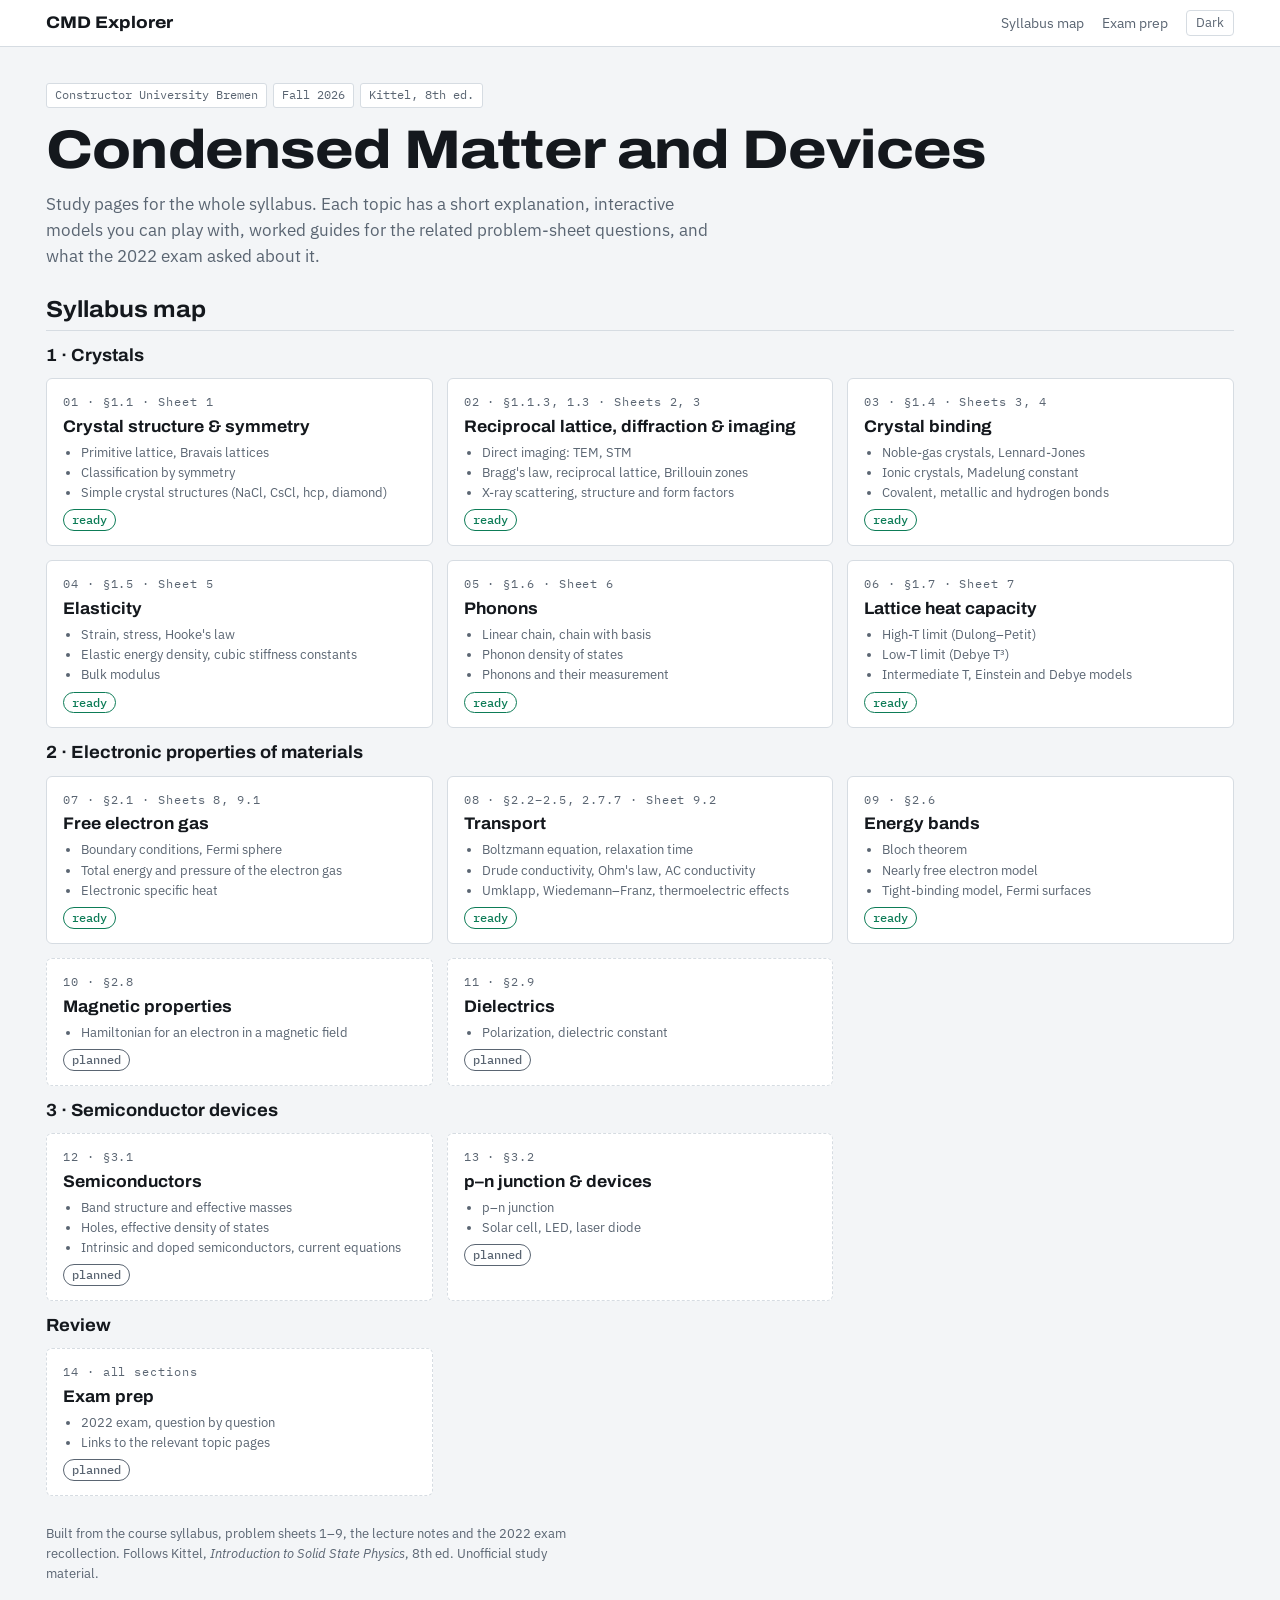
==== commit 59d998af: "Page 04: final style (sections, hooks, no-scroll equations) Co-Authored-By: Claude Opus 5.5 <noreply" ====
--- a/index.html
+++ b/index.html
@@ -37,8 +37,8 @@
         <ul><li>Direct imaging: TEM, STM</li><li>Bragg's law, reciprocal lattice, Brillouin zones</li><li>X-ray scattering, structure and form factors</li></ul><span class="pill built">ready</span></a>
       <a class="topic" id="t03" href="pages/03-crystal-binding.html"><span class="num">03 · §1.4 · Sheets 3, 4</span><h3>Crystal binding</h3>
         <ul><li>Noble-gas crystals, Lennard-Jones</li><li>Ionic crystals, Madelung constant</li><li>Covalent, metallic and hydrogen bonds</li></ul><span class="pill built">ready</span></a>
-      <div class="topic planned" id="t04"><span class="num">04 · §1.5 · Sheet 5</span><h3>Elasticity</h3>
-        <ul><li>Strain, stress, Hooke's law</li><li>Elastic energy density, cubic stiffness constants</li><li>Bulk modulus</li></ul><span class="pill planned">planned</span></div>
+      <a class="topic" id="t04" href="pages/04-elasticity.html"><span class="num">04 · §1.5 · Sheet 5</span><h3>Elasticity</h3>
+        <ul><li>Strain, stress, Hooke's law</li><li>Elastic energy density, cubic stiffness constants</li><li>Bulk modulus</li></ul><span class="pill built">ready</span></a>
       <a class="topic" id="t05" href="pages/05-phonons.html"><span class="num">05 · §1.6 · Sheet 6</span><h3>Phonons</h3>
         <ul><li>Linear chain, chain with basis</li><li>Phonon density of states</li><li>Phonons and their measurement</li></ul><span class="pill built">ready</span></a>
       <a class="topic" id="t06" href="pages/06-heat-capacity.html"><span class="num">06 · §1.7 · Sheet 7</span><h3>Lattice heat capacity</h3>
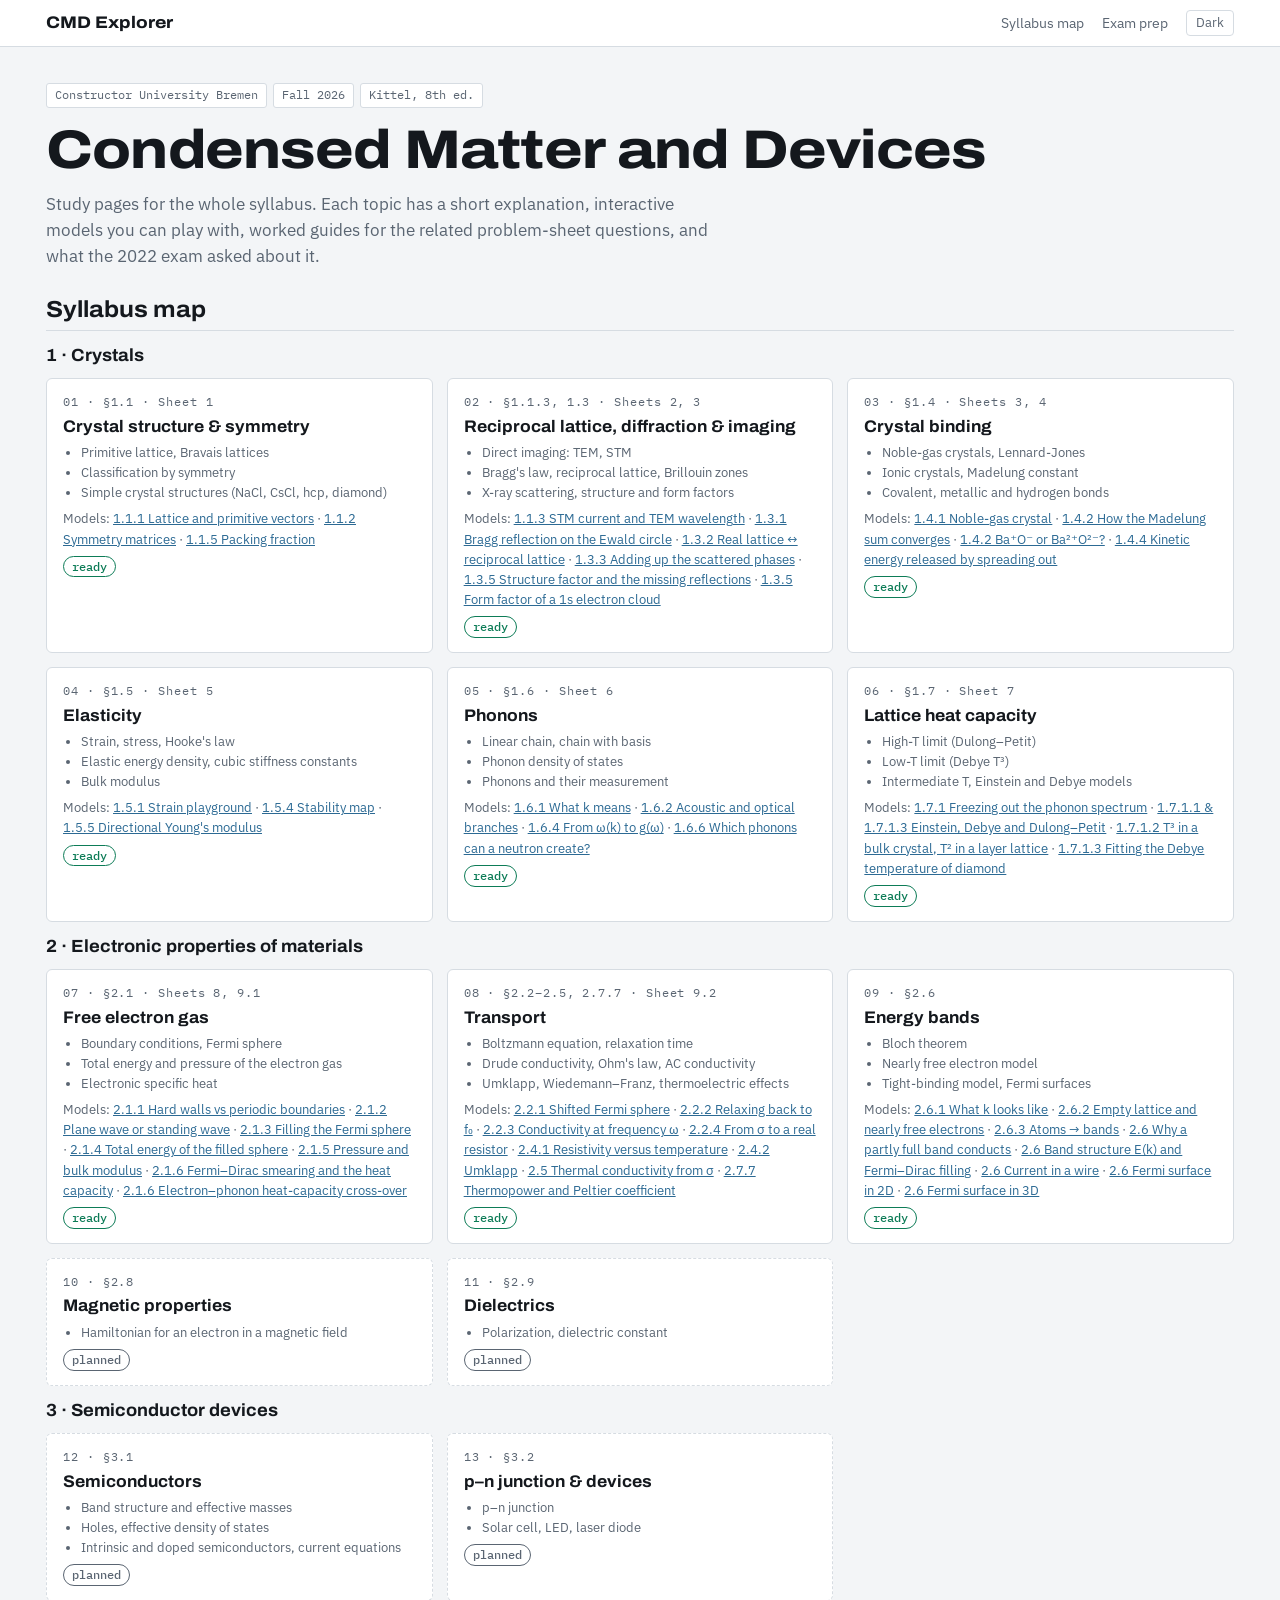
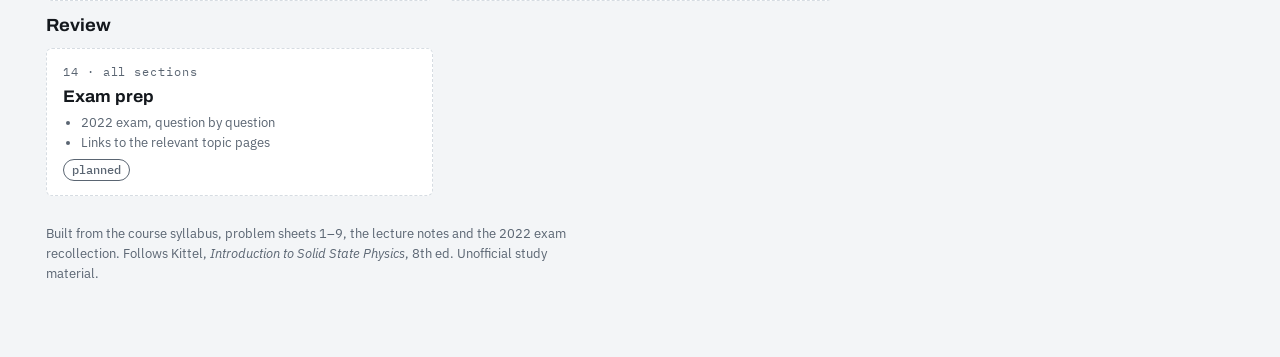
==== commit d049c145: "Cleanup: shared recap/fwd styles, link checker, back-links, model index Co-Authored-By: Claude Opus " ====
--- a/index.html
+++ b/index.html
@@ -31,30 +31,39 @@
   <div class="part">
     <h3>1 · Crystals</h3>
     <div class="cards">
-      <a class="topic" id="t01" href="pages/01-crystal-structure.html"><span class="num">01 · §1.1 · Sheet 1</span><h3>Crystal structure &amp; symmetry</h3>
-        <ul><li>Primitive lattice, Bravais lattices</li><li>Classification by symmetry</li><li>Simple crystal structures (NaCl, CsCl, hcp, diamond)</li></ul><span class="pill built">ready</span></a>
-      <a class="topic" id="t02" href="pages/02-reciprocal-lattice.html"><span class="num">02 · §1.1.3, 1.3 · Sheets 2, 3</span><h3>Reciprocal lattice, diffraction &amp; imaging</h3>
-        <ul><li>Direct imaging: TEM, STM</li><li>Bragg's law, reciprocal lattice, Brillouin zones</li><li>X-ray scattering, structure and form factors</li></ul><span class="pill built">ready</span></a>
-      <a class="topic" id="t03" href="pages/03-crystal-binding.html"><span class="num">03 · §1.4 · Sheets 3, 4</span><h3>Crystal binding</h3>
-        <ul><li>Noble-gas crystals, Lennard-Jones</li><li>Ionic crystals, Madelung constant</li><li>Covalent, metallic and hydrogen bonds</li></ul><span class="pill built">ready</span></a>
-      <a class="topic" id="t04" href="pages/04-elasticity.html"><span class="num">04 · §1.5 · Sheet 5</span><h3>Elasticity</h3>
-        <ul><li>Strain, stress, Hooke's law</li><li>Elastic energy density, cubic stiffness constants</li><li>Bulk modulus</li></ul><span class="pill built">ready</span></a>
-      <a class="topic" id="t05" href="pages/05-phonons.html"><span class="num">05 · §1.6 · Sheet 6</span><h3>Phonons</h3>
-        <ul><li>Linear chain, chain with basis</li><li>Phonon density of states</li><li>Phonons and their measurement</li></ul><span class="pill built">ready</span></a>
-      <a class="topic" id="t06" href="pages/06-heat-capacity.html"><span class="num">06 · §1.7 · Sheet 7</span><h3>Lattice heat capacity</h3>
-        <ul><li>High-T limit (Dulong–Petit)</li><li>Low-T limit (Debye T³)</li><li>Intermediate T, Einstein and Debye models</li></ul><span class="pill built">ready</span></a>
+      <div class="topic" id="t01"><span class="num">01 · §1.1 · Sheet 1</span><h3><a href="pages/01-crystal-structure.html">Crystal structure &amp; symmetry</a></h3>
+        <ul><li>Primitive lattice, Bravais lattices</li><li>Classification by symmetry</li><li>Simple crystal structures (NaCl, CsCl, hcp, diamond)</li></ul>
+        <p class="models">Models: <a href="pages/01-crystal-structure.html#model1">1.1.1 Lattice and primitive vectors</a> · <a href="pages/01-crystal-structure.html#model3">1.1.2 Symmetry matrices</a> · <a href="pages/01-crystal-structure.html#model2">1.1.5 Packing fraction</a></p><span class="pill built">ready</span></div>
+      <div class="topic" id="t02"><span class="num">02 · §1.1.3, 1.3 · Sheets 2, 3</span><h3><a href="pages/02-reciprocal-lattice.html">Reciprocal lattice, diffraction &amp; imaging</a></h3>
+        <ul><li>Direct imaging: TEM, STM</li><li>Bragg's law, reciprocal lattice, Brillouin zones</li><li>X-ray scattering, structure and form factors</li></ul>
+        <p class="models">Models: <a href="pages/02-reciprocal-lattice.html#model1">1.1.3 STM current and TEM wavelength</a> · <a href="pages/02-reciprocal-lattice.html#model2">1.3.1 Bragg reflection on the Ewald circle</a> · <a href="pages/02-reciprocal-lattice.html#model3">1.3.2 Real lattice ↔ reciprocal lattice</a> · <a href="pages/02-reciprocal-lattice.html#model4">1.3.3 Adding up the scattered phases</a> · <a href="pages/02-reciprocal-lattice.html#model5">1.3.5 Structure factor and the missing reflections</a> · <a href="pages/02-reciprocal-lattice.html#model6">1.3.5 Form factor of a 1s electron cloud</a></p><span class="pill built">ready</span></div>
+      <div class="topic" id="t03"><span class="num">03 · §1.4 · Sheets 3, 4</span><h3><a href="pages/03-crystal-binding.html">Crystal binding</a></h3>
+        <ul><li>Noble-gas crystals, Lennard-Jones</li><li>Ionic crystals, Madelung constant</li><li>Covalent, metallic and hydrogen bonds</li></ul>
+        <p class="models">Models: <a href="pages/03-crystal-binding.html#model1">1.4.1 Noble-gas crystal</a> · <a href="pages/03-crystal-binding.html#model2">1.4.2 How the Madelung sum converges</a> · <a href="pages/03-crystal-binding.html#model3">1.4.2 Ba⁺O⁻ or Ba²⁺O²⁻?</a> · <a href="pages/03-crystal-binding.html#model4">1.4.4 Kinetic energy released by spreading out</a></p><span class="pill built">ready</span></div>
+      <div class="topic" id="t04"><span class="num">04 · §1.5 · Sheet 5</span><h3><a href="pages/04-elasticity.html">Elasticity</a></h3>
+        <ul><li>Strain, stress, Hooke's law</li><li>Elastic energy density, cubic stiffness constants</li><li>Bulk modulus</li></ul>
+        <p class="models">Models: <a href="pages/04-elasticity.html#strain">1.5.1 Strain playground</a> · <a href="pages/04-elasticity.html#stable">1.5.4 Stability map</a> · <a href="pages/04-elasticity.html#young">1.5.5 Directional Young's modulus</a></p><span class="pill built">ready</span></div>
+      <div class="topic" id="t05"><span class="num">05 · §1.6 · Sheet 6</span><h3><a href="pages/05-phonons.html">Phonons</a></h3>
+        <ul><li>Linear chain, chain with basis</li><li>Phonon density of states</li><li>Phonons and their measurement</li></ul>
+        <p class="models">Models: <a href="pages/05-phonons.html#alias">1.6.1 What k means</a> · <a href="pages/05-phonons.html#diatomic">1.6.2 Acoustic and optical branches</a> · <a href="pages/05-phonons.html#dos">1.6.4 From ω(k) to g(ω)</a> · <a href="pages/05-phonons.html#neutron">1.6.6 Which phonons can a neutron create?</a></p><span class="pill built">ready</span></div>
+      <div class="topic" id="t06"><span class="num">06 · §1.7 · Sheet 7</span><h3><a href="pages/06-heat-capacity.html">Lattice heat capacity</a></h3>
+        <ul><li>High-T limit (Dulong–Petit)</li><li>Low-T limit (Debye T³)</li><li>Intermediate T, Einstein and Debye models</li></ul>
+        <p class="models">Models: <a href="pages/06-heat-capacity.html#freeze">1.7.1 Freezing out the phonon spectrum</a> · <a href="pages/06-heat-capacity.html#compare">1.7.1.1 &amp; 1.7.1.3 Einstein, Debye and Dulong–Petit</a> · <a href="pages/06-heat-capacity.html#dims">1.7.1.2 T³ in a bulk crystal, T² in a layer lattice</a> · <a href="pages/06-heat-capacity.html#diamond">1.7.1.3 Fitting the Debye temperature of diamond</a></p><span class="pill built">ready</span></div>
     </div>
   </div>
 
   <div class="part">
     <h3>2 · Electronic properties of materials</h3>
     <div class="cards">
-      <a class="topic" id="t07" href="pages/07-free-electron-gas.html"><span class="num">07 · §2.1 · Sheets 8, 9.1</span><h3>Free electron gas</h3>
-        <ul><li>Boundary conditions, Fermi sphere</li><li>Total energy and pressure of the electron gas</li><li>Electronic specific heat</li></ul><span class="pill built">ready</span></a>
-      <a class="topic" id="t08" href="pages/08-transport.html"><span class="num">08 · §2.2–2.5, 2.7.7 · Sheet 9.2</span><h3>Transport</h3>
-        <ul><li>Boltzmann equation, relaxation time</li><li>Drude conductivity, Ohm's law, AC conductivity</li><li>Umklapp, Wiedemann–Franz, thermoelectric effects</li></ul><span class="pill built">ready</span></a>
-      <a class="topic" id="t09" href="pages/09-bands.html"><span class="num">09 · §2.6</span><h3>Energy bands</h3>
-        <ul><li>Bloch theorem</li><li>Nearly free electron model</li><li>Tight-binding model, Fermi surfaces</li></ul><span class="pill built">ready</span></a>
+      <div class="topic" id="t07"><span class="num">07 · §2.1 · Sheets 8, 9.1</span><h3><a href="pages/07-free-electron-gas.html">Free electron gas</a></h3>
+        <ul><li>Boundary conditions, Fermi sphere</li><li>Total energy and pressure of the electron gas</li><li>Electronic specific heat</li></ul>
+        <p class="models">Models: <a href="pages/07-free-electron-gas.html#bcon">2.1.1 Hard walls vs periodic boundaries</a> · <a href="pages/07-free-electron-gas.html#wfun">2.1.2 Plane wave or standing wave</a> · <a href="pages/07-free-electron-gas.html#sphere">2.1.3 Filling the Fermi sphere</a> · <a href="pages/07-free-electron-gas.html#uzero">2.1.4 Total energy of the filled sphere</a> · <a href="pages/07-free-electron-gas.html#press">2.1.5 Pressure and bulk modulus</a> · <a href="pages/07-free-electron-gas.html#smear">2.1.6 Fermi–Dirac smearing and the heat capacity</a> · <a href="pages/07-free-electron-gas.html#cross">2.1.6 Electron–phonon heat-capacity cross-over</a></p><span class="pill built">ready</span></div>
+      <div class="topic" id="t08"><span class="num">08 · §2.2–2.5, 2.7.7 · Sheet 9.2</span><h3><a href="pages/08-transport.html">Transport</a></h3>
+        <ul><li>Boltzmann equation, relaxation time</li><li>Drude conductivity, Ohm's law, AC conductivity</li><li>Umklapp, Wiedemann–Franz, thermoelectric effects</li></ul>
+        <p class="models">Models: <a href="pages/08-transport.html#m-fs">2.2.1 Shifted Fermi sphere</a> · <a href="pages/08-transport.html#m-rx">2.2.2 Relaxing back to f₀</a> · <a href="pages/08-transport.html#m-ac">2.2.3 Conductivity at frequency ω</a> · <a href="pages/08-transport.html#m-oh">2.2.4 From σ to a real resistor</a> · <a href="pages/08-transport.html#m-rt">2.4.1 Resistivity versus temperature</a> · <a href="pages/08-transport.html#m-um">2.4.2 Umklapp</a> · <a href="pages/08-transport.html#m-wf">2.5 Thermal conductivity from σ</a> · <a href="pages/08-transport.html#m-te">2.7.7 Thermopower and Peltier coefficient</a></p><span class="pill built">ready</span></div>
+      <div class="topic" id="t09"><span class="num">09 · §2.6</span><h3><a href="pages/09-bands.html">Energy bands</a></h3>
+        <ul><li>Bloch theorem</li><li>Nearly free electron model</li><li>Tight-binding model, Fermi surfaces</li></ul>
+        <p class="models">Models: <a href="pages/09-bands.html#kwave">2.6.1 What k looks like</a> · <a href="pages/09-bands.html#empty">2.6.2 Empty lattice and nearly free electrons</a> · <a href="pages/09-bands.html#atoms">2.6.3 Atoms → bands</a> · <a href="pages/09-bands.html#cond">2.6 Why a partly full band conducts</a> · <a href="pages/09-bands.html#ek">2.6 Band structure E(k) and Fermi–Dirac filling</a> · <a href="pages/09-bands.html#wire">2.6 Current in a wire</a> · <a href="pages/09-bands.html#fs2d">2.6 Fermi surface in 2D</a> · <a href="pages/09-bands.html#fs3d">2.6 Fermi surface in 3D</a></p><span class="pill built">ready</span></div>
       <div class="topic planned" id="t10"><span class="num">10 · §2.8</span><h3>Magnetic properties</h3>
         <ul><li>Hamiltonian for an electron in a magnetic field</li></ul><span class="pill planned">planned</span></div>
       <div class="topic planned" id="t11"><span class="num">11 · §2.9</span><h3>Dielectrics</h3>
--- a/assets/site.css
+++ b/assets/site.css
@@ -154,6 +154,12 @@
 .cannow b { color: var(--b-take); font-weight: 600; }
 .needs { font-size: 12.5px; color: var(--muted); }
 .needs::before { content: "Needs: "; font-weight: 600; color: var(--fg); }
+/* Cross-page links: .recap = a short recap of an earlier section, opening with <b>Recap from <a>X.Y.Z …</a>.</b>; .fwd = a "Used in X.Y.Z →" or "← from X.Y.Z" line (p or inline span) */
+.recap { border-left: 3px solid var(--muted); background: var(--bg); border-radius: 0 4px 4px 0; padding: 7px 12px; font-size: 13.5px; }
+.recap > b:first-child { color: var(--muted); font-weight: 600; }
+.recap > b:first-child a { font-weight: 600; }
+.fwd { color: var(--muted); }
+p.fwd { font-size: 12.5px; }
 
 /* Study blocks: .takeaway (ends every concept card), .trap (common mistake), details.check (self-test; plain .check above stays the sanity-check line) */
 .takeaway, .trap, details.check { max-width: none; border-radius: 0 4px 4px 0; padding: 7px 12px; font-size: 13.5px; color: var(--fg); }
@@ -258,6 +264,13 @@
 .topic .pill.built { color: var(--ef); }
 .topic .pill.planned { color: var(--muted); }
 .topic.planned { border-style: dashed; }
+/* Ready cards with a Models line: the title link covers the card (whole card clickable), the model links sit above it */
+.topic { position: relative; }
+.topic h3 a { color: inherit; text-decoration: none; }
+.topic h3 a::after { content: ""; position: absolute; inset: 0; border-radius: 6px; }
+.topic h3 a:focus-visible { outline: none; }
+.topic:has(h3 a:hover, h3 a:focus-visible) { border-color: var(--accent); }
+.topic .models { position: relative; z-index: 1; margin: 0; font-size: 13px; color: var(--muted); }
 
 @media (prefers-reduced-motion: reduce) { .meter i { transition: none; } }
 @media (max-width: 900px) { .bench { grid-template-columns: 1fr; } }
@@ -271,3 +284,30 @@
   .eq-n { grid-row: 1; align-self: start; }
   .eq > :not(.eq-head, .eq-n) { grid-column: 1 / -1; }
 }
+
+/* Phones: readability floors checked by tools/stress.js (body text >= 15 px, labels and captions >= 12 px, tap targets >= 40 px). */
+@media (max-width: 640px) {
+  .card p, .card li, .rail p, .try, .hw .ask, .hw ol, .hw ul, .result, .check, .assume, .sources ul, .sec-intro, .cannow, .idea, .notes,
+  .recap, p.fwd, .takeaway, .trap, details.check, .path li, .path > p, .topic ul, .topic .models, .dict table, .ctl label, .seg legend, .chk { font-size: 15px; }
+  .hw summary { font-size: 15px; }
+  figcaption, .keys, .note, .needs, .legend, .eq-label, .path .then, .path .min, .chain, .btns, .err { font-size: 13px; }
+  .eyebrow, .hw .tag, .hw h4, .dict th, .topic .num, .topic .pill, .eq-n, .page-head .meta span, .step,
+  .tag:is(.hw, .exam, .deriv, .lect), .eq.key .eq-head::before, .takeaway::before, .trap::before, details.check > summary::before, .cannow::before { font-size: 12px; }
+  .btn, .site-nav .theme { min-height: 40px; font-size: 14px; }
+  .seg span { padding-block: 10px; font-size: 14px; }
+  input[type=range] { height: 40px; margin: 0; }
+  .chk { min-height: 40px; }
+  /* Reading-path links: a 40 px tap area without changing the row height */
+  .path li > a { display: inline-block; padding-block: 9px; margin-block: -9px; }
+  /* Long tags and legend entries wrap instead of overflowing narrow screens */
+  .tag:is(.hw, .exam, .deriv, .lect) { white-space: normal; }
+  .legend > span { flex-wrap: wrap; }
+}
+/* Smallest phones: plots use the bench padding too, so they stay at least 280 px wide at 320 px.
+   .plots and figure widen by the same 14 px and pad it back, so the plot stays inside its parents' boxes (no overflow) */
+@media (max-width: 359px) {
+  .bench .plots, .bench .plots > figure { margin-inline: -14px; padding-inline: 14px; }
+  .bench .plot, .bench .cvwrap { width: auto; margin-inline: -14px; }
+}
+/* Phone builds (MathML): an inline formula still wider than its line scrolls in its own span (CM.fitEq adds .m-scroll) */
+.katex.m-scroll { display: inline-block; max-width: 100%; overflow-x: auto; overflow-y: hidden; vertical-align: middle; }
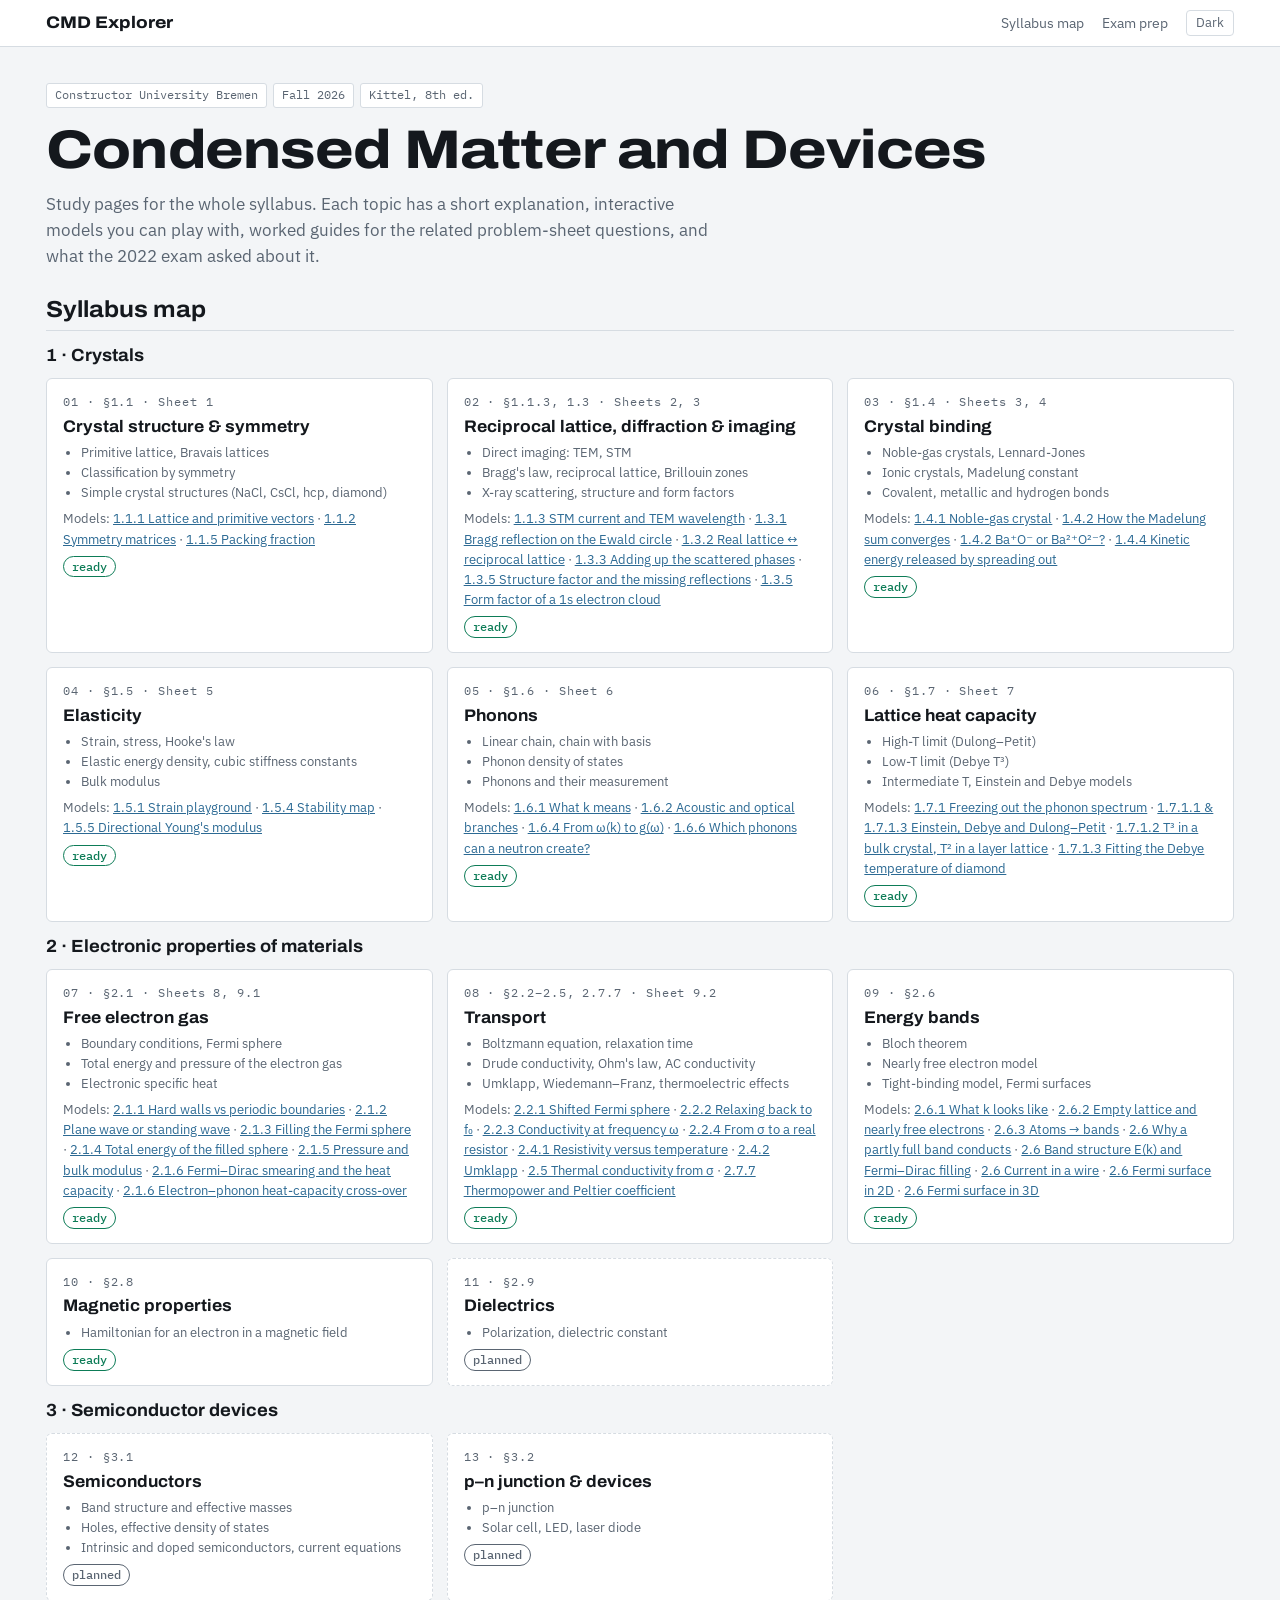
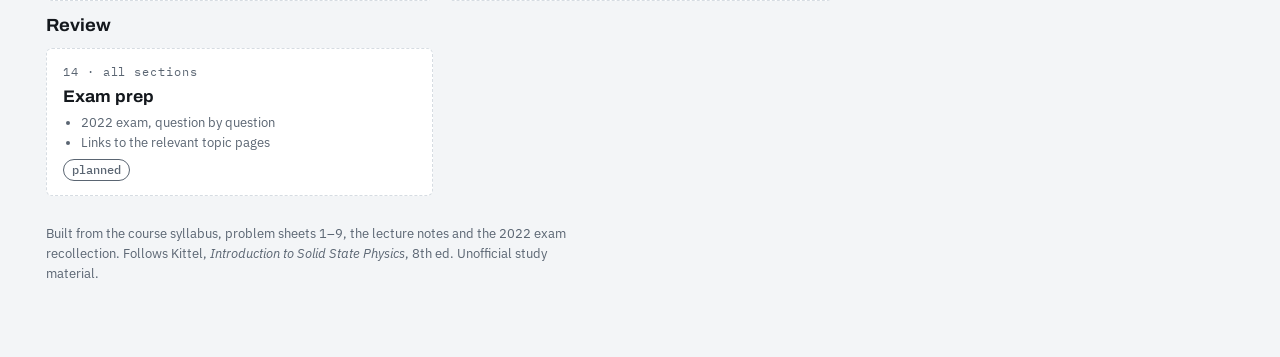
==== commit 8f66fba6: "Page 10 magnetism (2.8, 2.8.1); page 08 thermoelectric from lecture; MathML phone fixes Co-Authored-" ====
--- a/index.html
+++ b/index.html
@@ -64,8 +64,8 @@
       <div class="topic" id="t09"><span class="num">09 · §2.6</span><h3><a href="pages/09-bands.html">Energy bands</a></h3>
         <ul><li>Bloch theorem</li><li>Nearly free electron model</li><li>Tight-binding model, Fermi surfaces</li></ul>
         <p class="models">Models: <a href="pages/09-bands.html#kwave">2.6.1 What k looks like</a> · <a href="pages/09-bands.html#empty">2.6.2 Empty lattice and nearly free electrons</a> · <a href="pages/09-bands.html#atoms">2.6.3 Atoms → bands</a> · <a href="pages/09-bands.html#cond">2.6 Why a partly full band conducts</a> · <a href="pages/09-bands.html#ek">2.6 Band structure E(k) and Fermi–Dirac filling</a> · <a href="pages/09-bands.html#wire">2.6 Current in a wire</a> · <a href="pages/09-bands.html#fs2d">2.6 Fermi surface in 2D</a> · <a href="pages/09-bands.html#fs3d">2.6 Fermi surface in 3D</a></p><span class="pill built">ready</span></div>
-      <div class="topic planned" id="t10"><span class="num">10 · §2.8</span><h3>Magnetic properties</h3>
-        <ul><li>Hamiltonian for an electron in a magnetic field</li></ul><span class="pill planned">planned</span></div>
+      <a class="topic" id="t10" href="pages/10-magnetism.html"><span class="num">10 · §2.8</span><h3>Magnetic properties</h3>
+        <ul><li>Hamiltonian for an electron in a magnetic field</li></ul><span class="pill built">ready</span></a>
       <div class="topic planned" id="t11"><span class="num">11 · §2.9</span><h3>Dielectrics</h3>
         <ul><li>Polarization, dielectric constant</li></ul><span class="pill planned">planned</span></div>
     </div>
--- a/assets/site.css
+++ b/assets/site.css
@@ -100,7 +100,10 @@
 .eq > :not(.eq-head, .eq-n) { grid-column: 1; min-width: 0; overflow: visible; padding: 2px 0; }
 .eq .katex-display { margin: 0; padding: 4px 0; font-size: 1.3em; overflow: visible; }
 .eq.key .katex-display { font-size: 1.45em; }
-.eq math[display="block"] { margin: 4px 0; font-size: 1.45em; font-family: "Cambria Math", "STIX Two Math", "Latin Modern Math", math; }
+/* MathML (phone builds): same sizes as the KaTeX panels above (1.3em, must-know 1.45em), so key results stay distinct */
+.eq math[display="block"] { margin: 4px 0; font-size: 1.3em; font-family: "Cambria Math", "STIX Two Math", "Latin Modern Math", math; }
+.eq.key math[display="block"] { font-size: 1.45em; }
+/* MathML: Chrome ignores columnalign and columnspacing on mtable; CM.fitEq applies both as cell padding (alignMathTables in common.js). */
 /* MathML fallback: Chrome ignores mathvariant="bold", which would turn vectors such as \mathbf k into plain italic k */
 math [mathvariant="bold"] { font-weight: 700; font-style: normal; text-transform: none; }
 math [mathvariant="bold-italic"] { font-weight: 700; font-style: italic; text-transform: none; }
@@ -152,7 +155,7 @@
 .cannow::before { content: "\2713"; position: absolute; left: 10px; top: 10px; width: 18px; height: 18px; border-radius: 50%; display: grid; place-items: center;
   background: var(--b-take); color: var(--panel); font-size: 11px; font-weight: 700; }
 .cannow b { color: var(--b-take); font-weight: 600; }
-.needs { font-size: 12.5px; color: var(--muted); }
+.needs, .card p.needs { font-size: 12.5px; color: var(--muted); }
 .needs::before { content: "Needs: "; font-weight: 600; color: var(--fg); }
 /* Cross-page links: .recap = a short recap of an earlier section, opening with <b>Recap from <a>X.Y.Z …</a>.</b>; .fwd = a "Used in X.Y.Z →" or "← from X.Y.Z" line (p or inline span) */
 .recap { border-left: 3px solid var(--muted); background: var(--bg); border-radius: 0 4px 4px 0; padding: 7px 12px; font-size: 13.5px; }
@@ -209,7 +212,8 @@
 .try ul { margin: 4px 0 0; padding-left: 18px; display: flex; flex-direction: column; gap: 4px; }
 
 .plots { display: grid; grid-template-columns: repeat(2, minmax(0, 1fr)); gap: 14px 18px; min-width: 0; align-content: start; }
-.plots.wide-left { grid-template-columns: minmax(0, 2fr) minmax(0, 1fr); }
+/* The side panel (e.g. a DOS sharing the left plot's energy axis) keeps at least 280 px */
+.plots.wide-left { grid-template-columns: minmax(0, 2fr) minmax(280px, 1fr); }
 .plots.one { grid-template-columns: minmax(0, 1fr); }
 .span2 { grid-column: 1 / -1; }
 figure { margin: 0; min-width: 0; display: flex; flex-direction: column; gap: 4px; }
@@ -290,7 +294,7 @@
   .card p, .card li, .rail p, .try, .hw .ask, .hw ol, .hw ul, .result, .check, .assume, .sources ul, .sec-intro, .cannow, .idea, .notes,
   .recap, p.fwd, .takeaway, .trap, details.check, .path li, .path > p, .topic ul, .topic .models, .dict table, .ctl label, .seg legend, .chk { font-size: 15px; }
   .hw summary { font-size: 15px; }
-  figcaption, .keys, .note, .needs, .legend, .eq-label, .path .then, .path .min, .chain, .btns, .err { font-size: 13px; }
+  figcaption, .keys, .note, .needs, .card p.needs, .legend, .eq-label, .path .then, .path .min, .chain, .btns, .err { font-size: 13px; }
   .eyebrow, .hw .tag, .hw h4, .dict th, .topic .num, .topic .pill, .eq-n, .page-head .meta span, .step,
   .tag:is(.hw, .exam, .deriv, .lect), .eq.key .eq-head::before, .takeaway::before, .trap::before, details.check > summary::before, .cannow::before { font-size: 12px; }
   .btn, .site-nav .theme { min-height: 40px; font-size: 14px; }
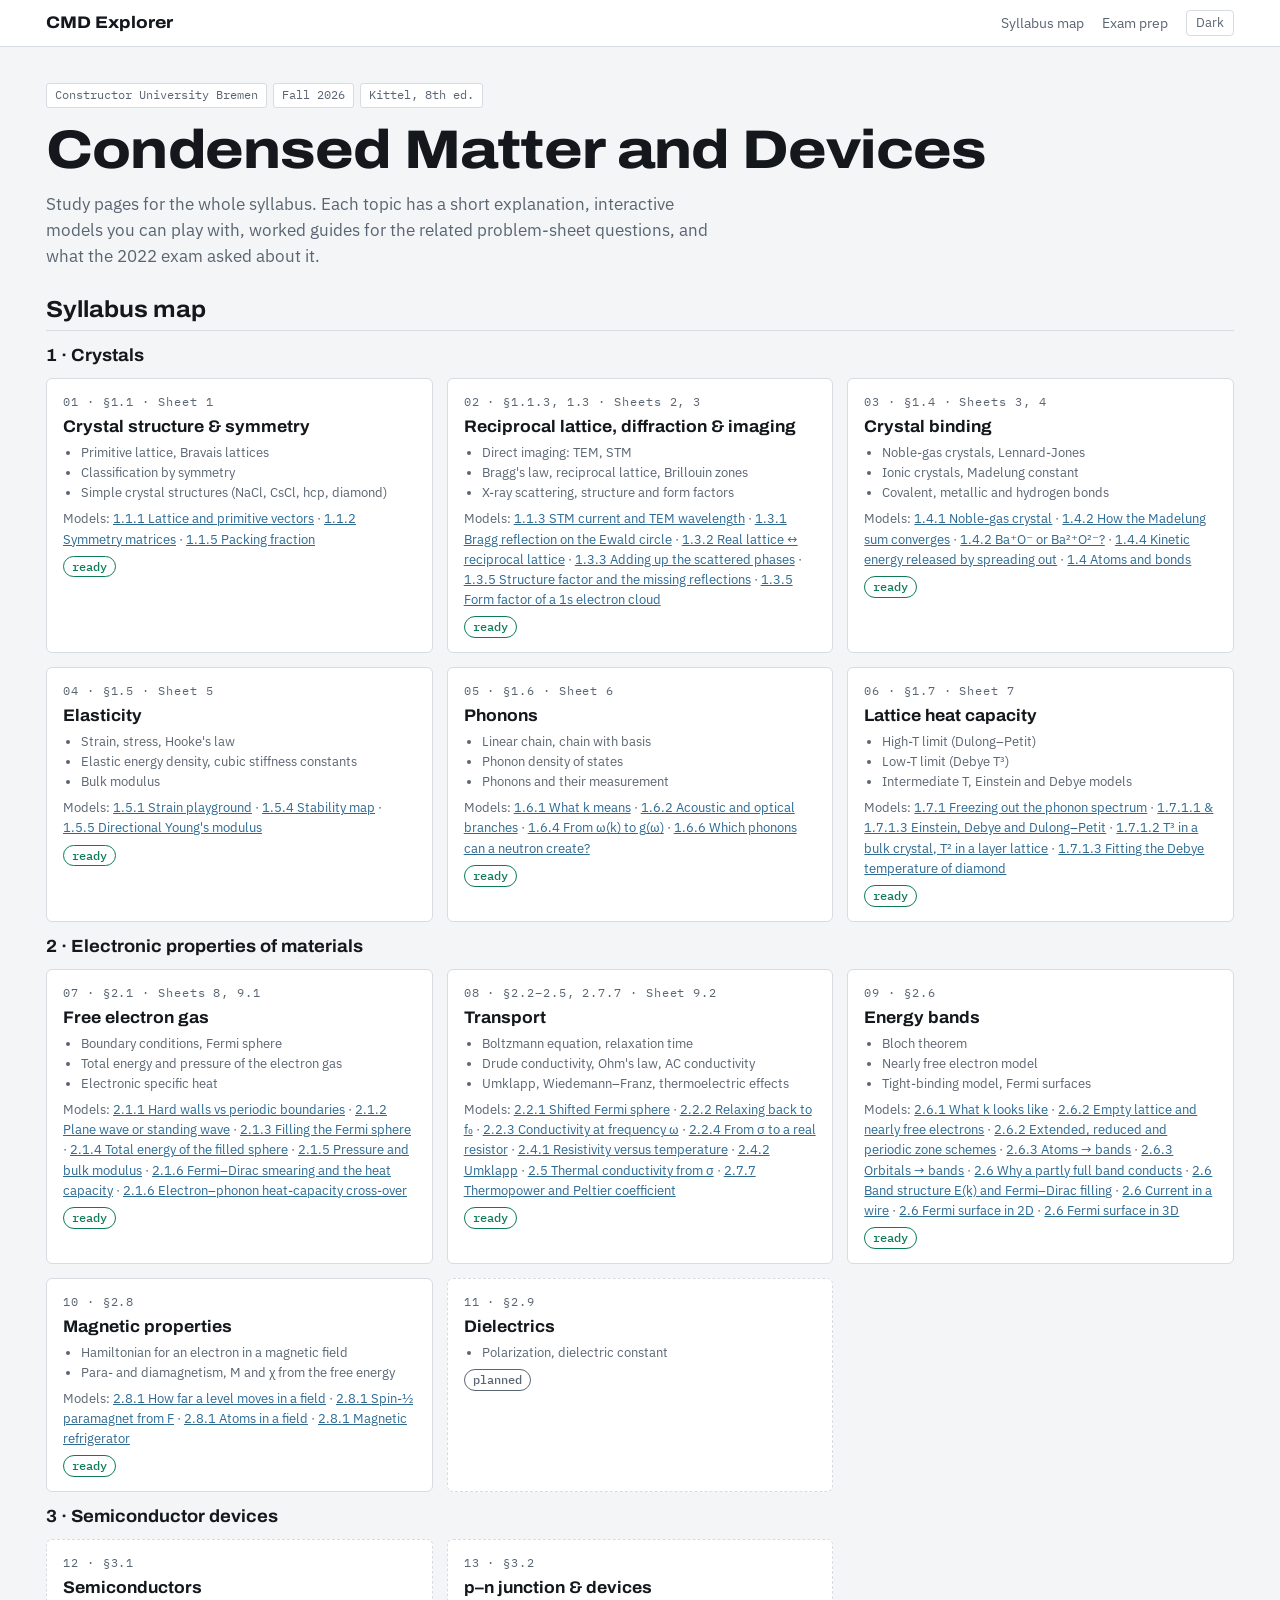
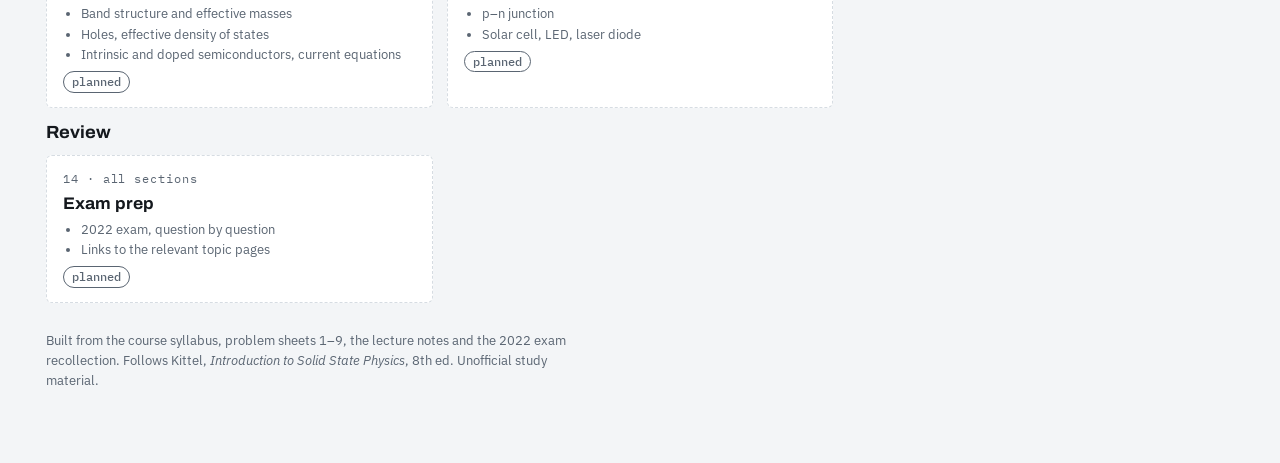
==== commit bfb3c33e: "Page 09: Orbitals → bands model, zone-schemes card and model, lecture-status labels; index lists new" ====
--- a/index.html
+++ b/index.html
@@ -39,7 +39,7 @@
         <p class="models">Models: <a href="pages/02-reciprocal-lattice.html#model1">1.1.3 STM current and TEM wavelength</a> · <a href="pages/02-reciprocal-lattice.html#model2">1.3.1 Bragg reflection on the Ewald circle</a> · <a href="pages/02-reciprocal-lattice.html#model3">1.3.2 Real lattice ↔ reciprocal lattice</a> · <a href="pages/02-reciprocal-lattice.html#model4">1.3.3 Adding up the scattered phases</a> · <a href="pages/02-reciprocal-lattice.html#model5">1.3.5 Structure factor and the missing reflections</a> · <a href="pages/02-reciprocal-lattice.html#model6">1.3.5 Form factor of a 1s electron cloud</a></p><span class="pill built">ready</span></div>
       <div class="topic" id="t03"><span class="num">03 · §1.4 · Sheets 3, 4</span><h3><a href="pages/03-crystal-binding.html">Crystal binding</a></h3>
         <ul><li>Noble-gas crystals, Lennard-Jones</li><li>Ionic crystals, Madelung constant</li><li>Covalent, metallic and hydrogen bonds</li></ul>
-        <p class="models">Models: <a href="pages/03-crystal-binding.html#model1">1.4.1 Noble-gas crystal</a> · <a href="pages/03-crystal-binding.html#model2">1.4.2 How the Madelung sum converges</a> · <a href="pages/03-crystal-binding.html#model3">1.4.2 Ba⁺O⁻ or Ba²⁺O²⁻?</a> · <a href="pages/03-crystal-binding.html#model4">1.4.4 Kinetic energy released by spreading out</a></p><span class="pill built">ready</span></div>
+        <p class="models">Models: <a href="pages/03-crystal-binding.html#model1">1.4.1 Noble-gas crystal</a> · <a href="pages/03-crystal-binding.html#model2">1.4.2 How the Madelung sum converges</a> · <a href="pages/03-crystal-binding.html#model3">1.4.2 Ba⁺O⁻ or Ba²⁺O²⁻?</a> · <a href="pages/03-crystal-binding.html#model4">1.4.4 Kinetic energy released by spreading out</a> · <a href="pages/03-crystal-binding.html#model5">1.4 Atoms and bonds</a></p><span class="pill built">ready</span></div>
       <div class="topic" id="t04"><span class="num">04 · §1.5 · Sheet 5</span><h3><a href="pages/04-elasticity.html">Elasticity</a></h3>
         <ul><li>Strain, stress, Hooke's law</li><li>Elastic energy density, cubic stiffness constants</li><li>Bulk modulus</li></ul>
         <p class="models">Models: <a href="pages/04-elasticity.html#strain">1.5.1 Strain playground</a> · <a href="pages/04-elasticity.html#stable">1.5.4 Stability map</a> · <a href="pages/04-elasticity.html#young">1.5.5 Directional Young's modulus</a></p><span class="pill built">ready</span></div>
@@ -63,9 +63,10 @@
         <p class="models">Models: <a href="pages/08-transport.html#m-fs">2.2.1 Shifted Fermi sphere</a> · <a href="pages/08-transport.html#m-rx">2.2.2 Relaxing back to f₀</a> · <a href="pages/08-transport.html#m-ac">2.2.3 Conductivity at frequency ω</a> · <a href="pages/08-transport.html#m-oh">2.2.4 From σ to a real resistor</a> · <a href="pages/08-transport.html#m-rt">2.4.1 Resistivity versus temperature</a> · <a href="pages/08-transport.html#m-um">2.4.2 Umklapp</a> · <a href="pages/08-transport.html#m-wf">2.5 Thermal conductivity from σ</a> · <a href="pages/08-transport.html#m-te">2.7.7 Thermopower and Peltier coefficient</a></p><span class="pill built">ready</span></div>
       <div class="topic" id="t09"><span class="num">09 · §2.6</span><h3><a href="pages/09-bands.html">Energy bands</a></h3>
         <ul><li>Bloch theorem</li><li>Nearly free electron model</li><li>Tight-binding model, Fermi surfaces</li></ul>
-        <p class="models">Models: <a href="pages/09-bands.html#kwave">2.6.1 What k looks like</a> · <a href="pages/09-bands.html#empty">2.6.2 Empty lattice and nearly free electrons</a> · <a href="pages/09-bands.html#atoms">2.6.3 Atoms → bands</a> · <a href="pages/09-bands.html#cond">2.6 Why a partly full band conducts</a> · <a href="pages/09-bands.html#ek">2.6 Band structure E(k) and Fermi–Dirac filling</a> · <a href="pages/09-bands.html#wire">2.6 Current in a wire</a> · <a href="pages/09-bands.html#fs2d">2.6 Fermi surface in 2D</a> · <a href="pages/09-bands.html#fs3d">2.6 Fermi surface in 3D</a></p><span class="pill built">ready</span></div>
-      <a class="topic" id="t10" href="pages/10-magnetism.html"><span class="num">10 · §2.8</span><h3>Magnetic properties</h3>
-        <ul><li>Hamiltonian for an electron in a magnetic field</li></ul><span class="pill built">ready</span></a>
+        <p class="models">Models: <a href="pages/09-bands.html#kwave">2.6.1 What k looks like</a> · <a href="pages/09-bands.html#empty">2.6.2 Empty lattice and nearly free electrons</a> · <a href="pages/09-bands.html#zones">2.6.2 Extended, reduced and periodic zone schemes</a> · <a href="pages/09-bands.html#atoms">2.6.3 Atoms → bands</a> · <a href="pages/09-bands.html#orb">2.6.3 Orbitals → bands</a> · <a href="pages/09-bands.html#cond">2.6 Why a partly full band conducts</a> · <a href="pages/09-bands.html#ek">2.6 Band structure E(k) and Fermi–Dirac filling</a> · <a href="pages/09-bands.html#wire">2.6 Current in a wire</a> · <a href="pages/09-bands.html#fs2d">2.6 Fermi surface in 2D</a> · <a href="pages/09-bands.html#fs3d">2.6 Fermi surface in 3D</a></p><span class="pill built">ready</span></div>
+      <div class="topic" id="t10"><span class="num">10 · §2.8</span><h3><a href="pages/10-magnetism.html">Magnetic properties</a></h3>
+        <ul><li>Hamiltonian for an electron in a magnetic field</li><li>Para- and diamagnetism, M and χ from the free energy</li></ul>
+        <p class="models">Models: <a href="pages/10-magnetism.html#m-shift">2.8.1 How far a level moves in a field</a> · <a href="pages/10-magnetism.html#m-spin">2.8.1 Spin-½ paramagnet from F</a> · <a href="pages/10-magnetism.html#m-atoms">2.8.1 Atoms in a field</a> · <a href="pages/10-magnetism.html#m-fridge">2.8.1 Magnetic refrigerator</a></p><span class="pill built">ready</span></div>
       <div class="topic planned" id="t11"><span class="num">11 · §2.9</span><h3>Dielectrics</h3>
         <ul><li>Polarization, dielectric constant</li></ul><span class="pill planned">planned</span></div>
     </div>
